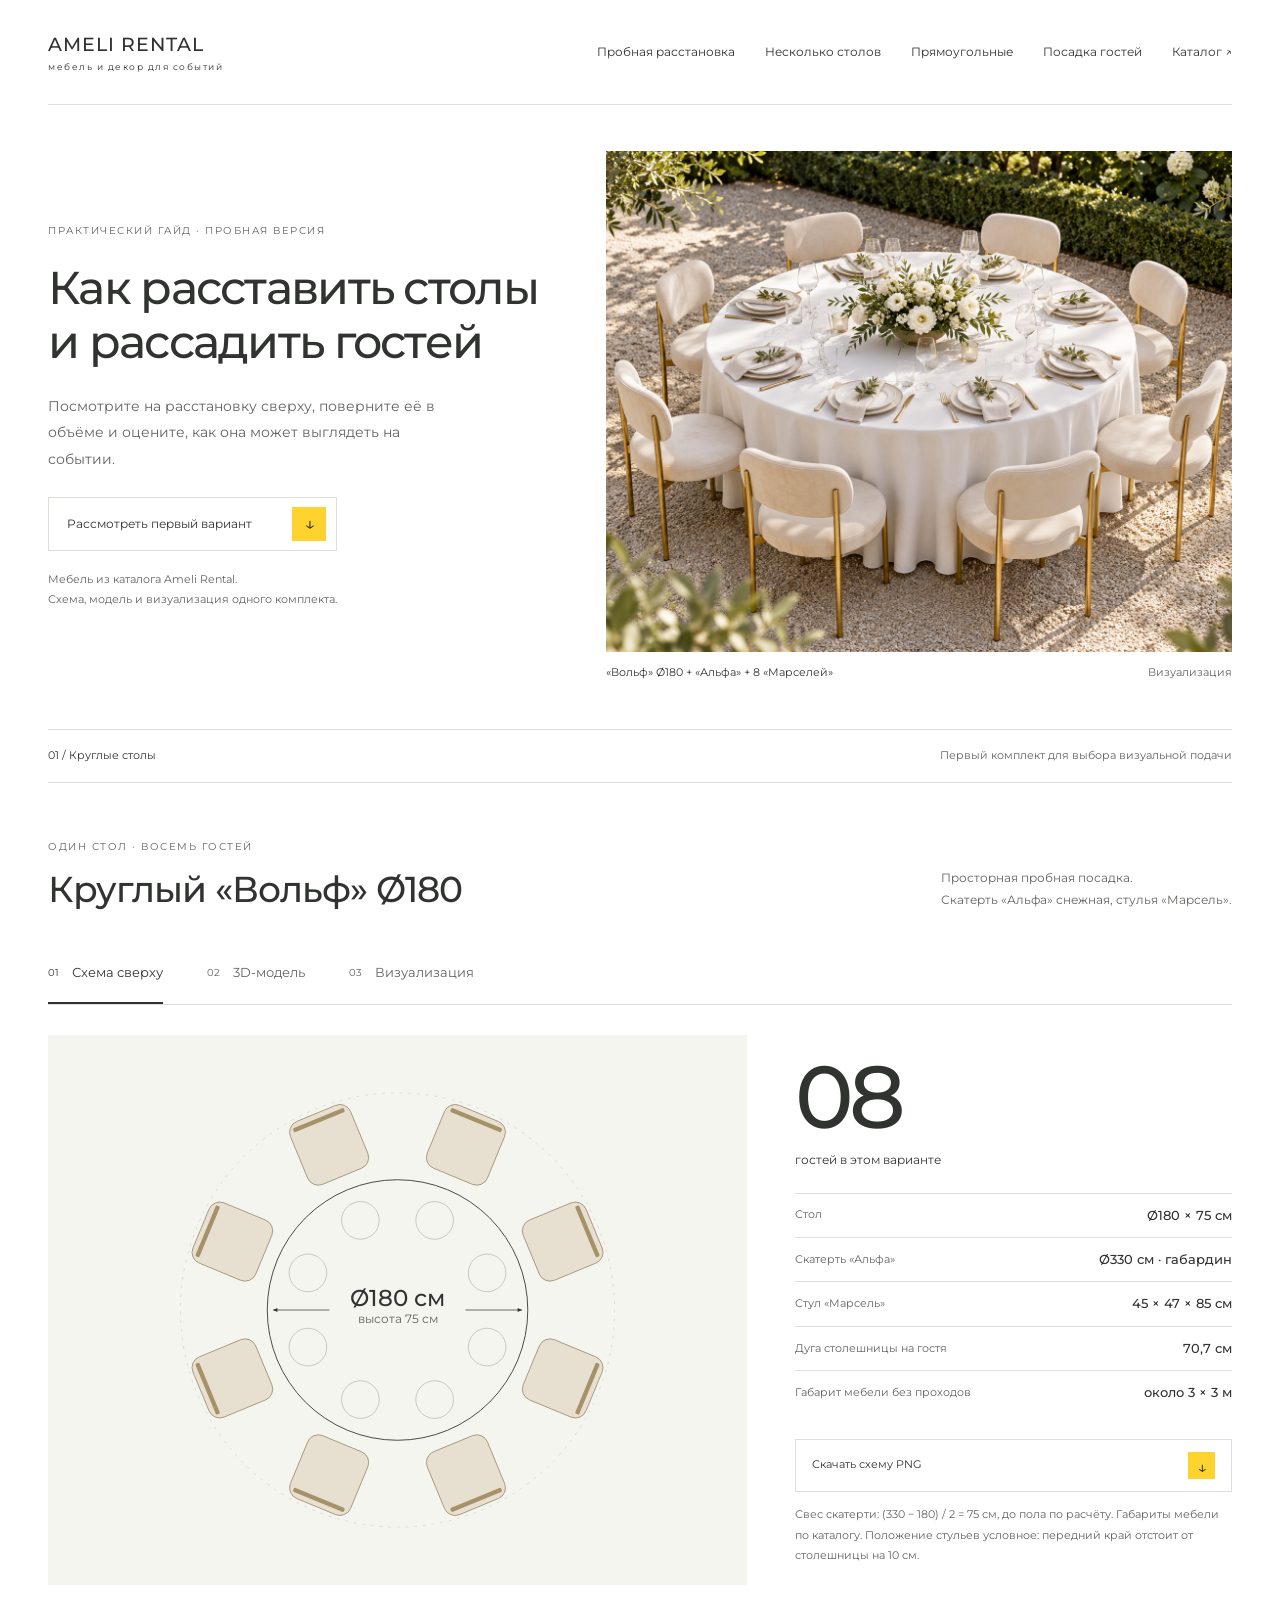
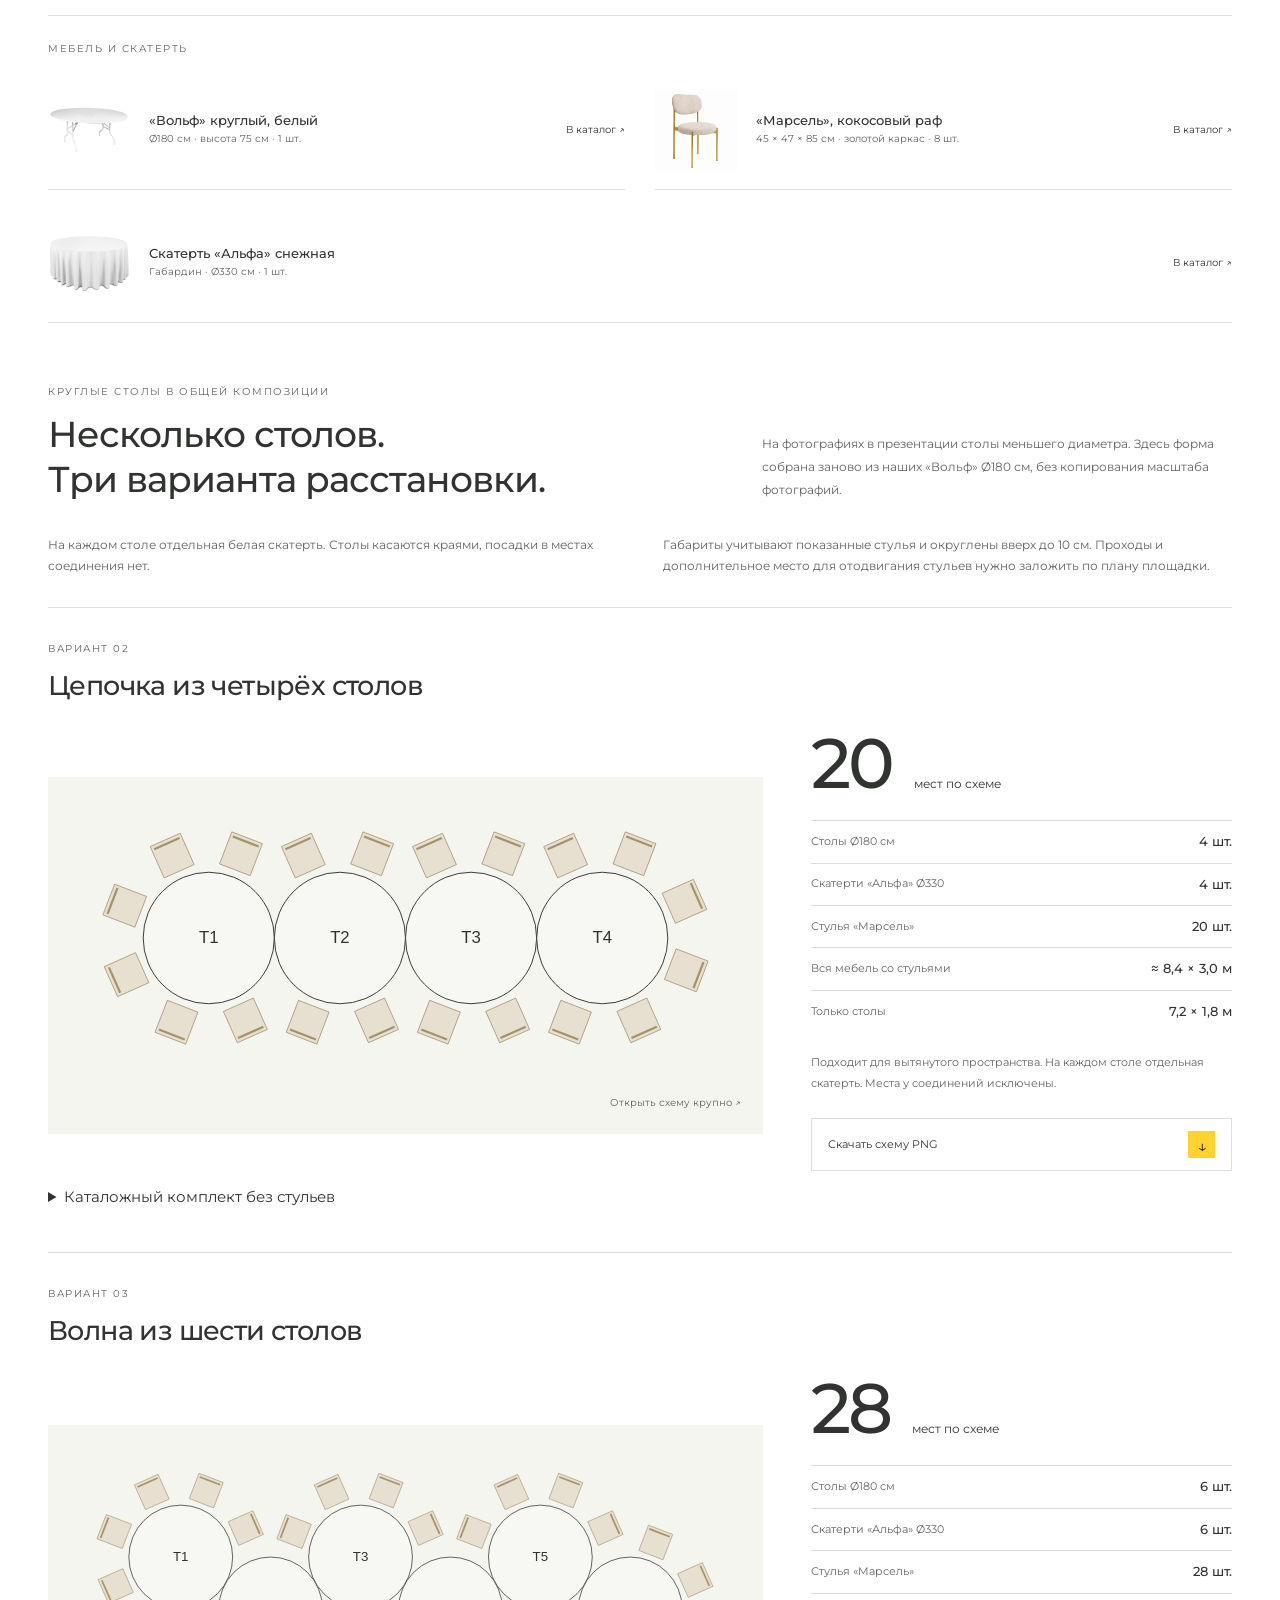
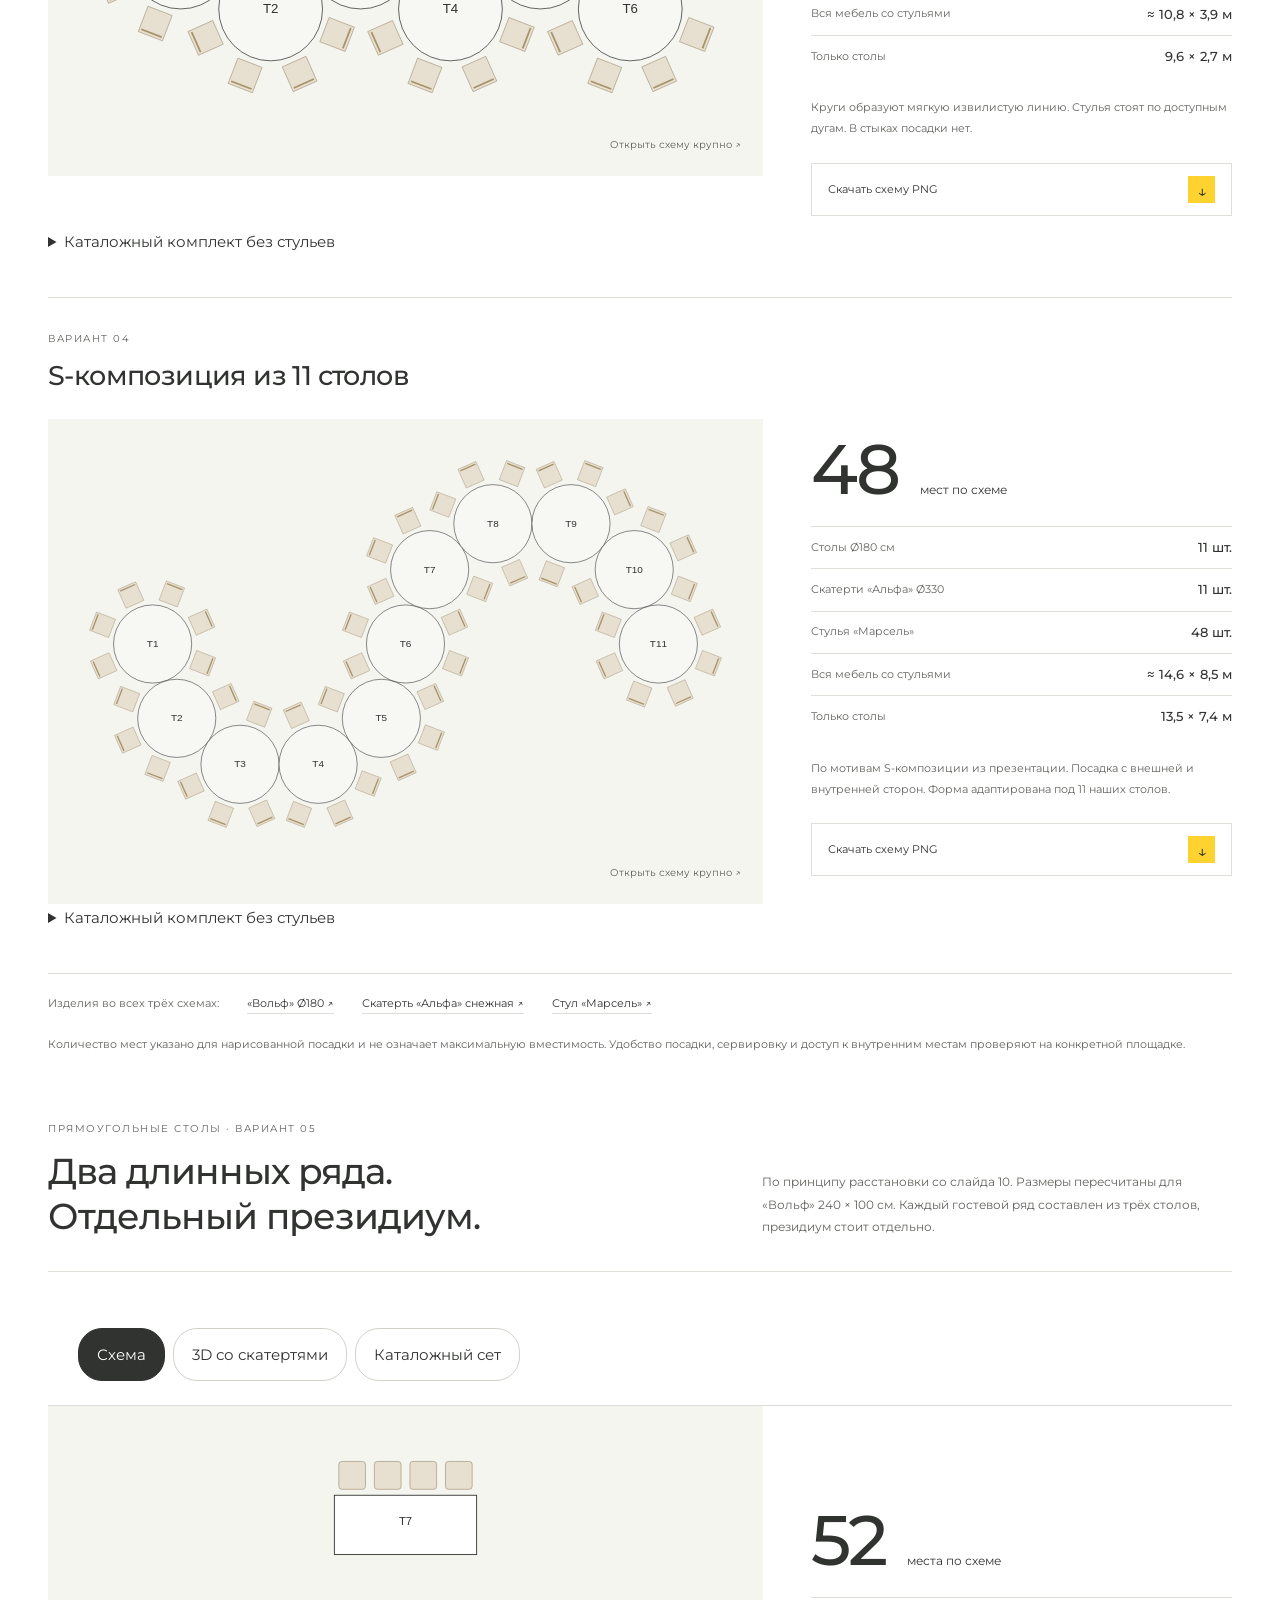
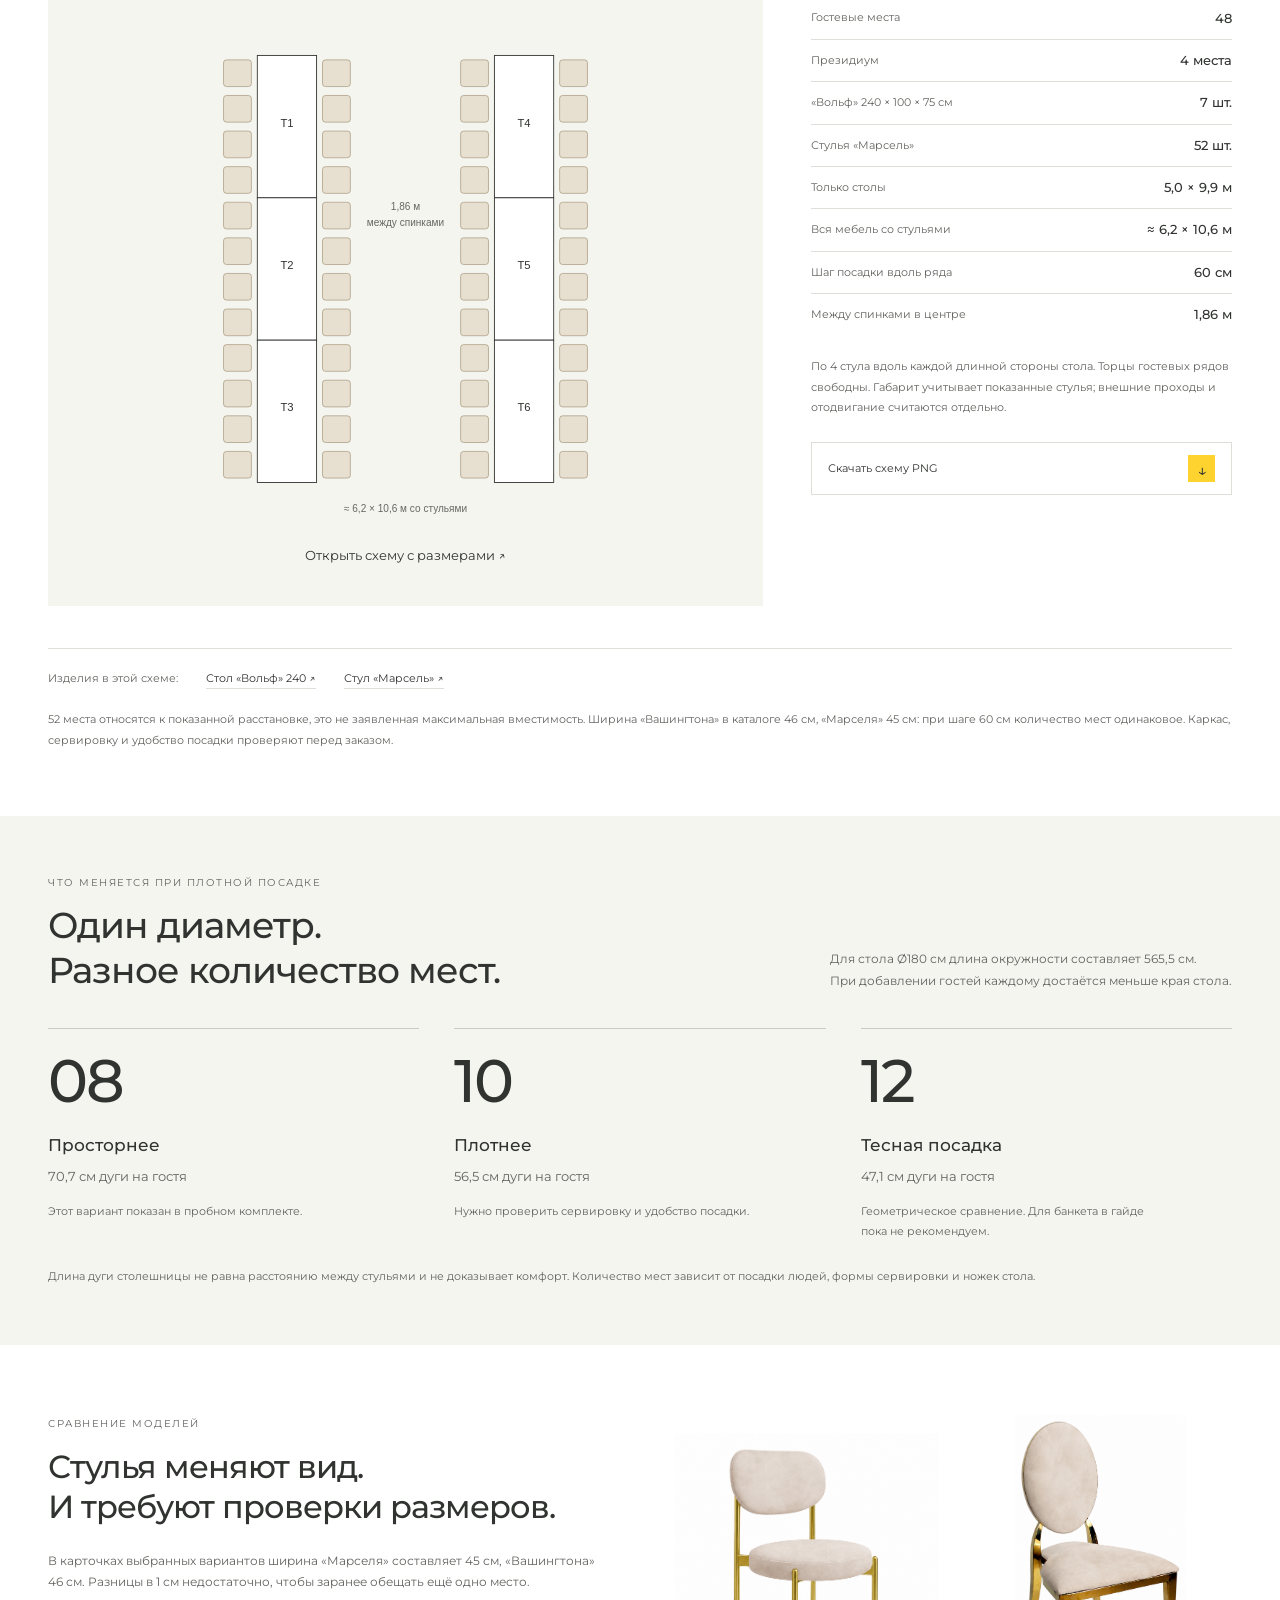
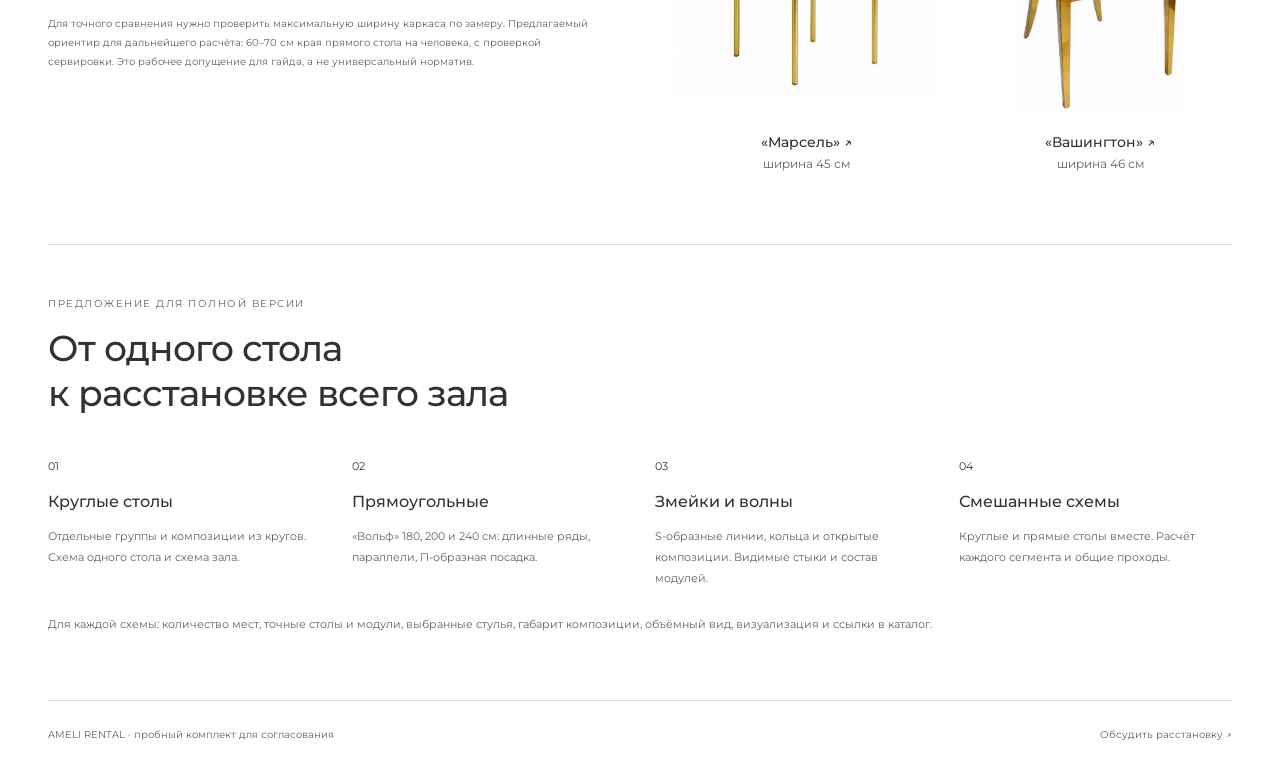
==== index.html @ 9069809c "Publish seating guide with rectangular Wolf 240 layout, dimensions and catalogue sets" ====
<!doctype html>
<html lang="ru"><head><meta charset="utf-8"><meta name="viewport" content="width=device-width,initial-scale=1"><meta name="robots" content="noindex,nofollow"><meta name="theme-color" content="#f5f5f0"><title>Гайд по рассадке · пробный вариант · Ameli Rental</title><link rel="stylesheet" href="style.css"></head>
<body>
<a class="skip" href="#pilot">Перейти к пробной схеме</a>
<header class="wrap mast"><a href="https://ameli-rental.ru/" class="wordmark">AMELI RENTAL<span>мебель и декор для событий</span></a><nav aria-label="Навигация"><a href="#pilot">Пробная расстановка</a><a href="#multi-round">Несколько столов</a><a href="#rectangular">Прямоугольные</a><a href="#compare">Посадка гостей</a><a href="https://catalog.ameli-rental.ru/">Каталог ↗</a></nav></header>
<main>
<section class="wrap hero"><div class="hero-copy"><p class="eyebrow">Практический гайд · пробная версия</p><h1>Как расставить столы<br>и рассадить гостей</h1><p class="intro">Посмотрите на расстановку сверху, поверните её в объёме и оцените, как она может выглядеть на событии.</p><a class="cta" href="#pilot">Рассмотреть первый вариант <span>↓</span></a><p class="fine">Мебель из каталога Ameli Rental.<br>Схема, модель и визуализация одного комплекта.</p></div><figure class="hero-photo"><img src="assets/visualization-marseille-8-v1.png" alt="Круглый стол с белой скатертью и восемью стульями Марсель в саду" width="1536" height="1024"><figcaption>«Вольф» Ø180 + «Альфа» + 8 «Марселей»<span>Визуализация</span></figcaption></figure></section>
<div class="wrap chapter-line"><span>01 / Круглые столы</span><span>Первый комплект для выбора визуальной подачи</span></div>
<section id="pilot" class="wrap pilot">
<div class="section-heading"><div><p class="eyebrow">Один стол · восемь гостей</p><h2>Круглый «Вольф» Ø180</h2></div><p>Просторная пробная посадка.<br>Скатерть «Альфа» снежная, стулья «Марсель».</p></div>
<div class="views" role="tablist" aria-label="Вид расстановки"><button id="tab-plan" role="tab" aria-selected="true" aria-controls="view-plan" data-tab="plan">01 <span>Схема сверху</span></button><button id="tab-model" role="tab" aria-selected="false" tabindex="-1" aria-controls="view-model" data-tab="model">02 <span>3D-модель</span></button><button id="tab-photo" role="tab" aria-selected="false" tabindex="-1" aria-controls="view-photo" data-tab="photo">03 <span>Визуализация</span></button></div>
<div id="view-plan" class="view-panel" role="tabpanel" aria-labelledby="tab-plan"><div class="plan-wrap"><svg id="plan" viewBox="-190 -190 380 380" role="img" aria-label="Схема стола диаметром 180 сантиметров и восьми стульев шириной 45 сантиметров"><circle cx="0" cy="0" r="150" fill="none" stroke="#d0d1c9" stroke-width=".5" stroke-dasharray="2 4"/><g id="chairs"></g><circle cx="0" cy="0" r="90" fill="#f5f5f0" stroke="#303330" stroke-width=".6"/><g id="plates"></g><path d="M-86 0h39M47 0h39" fill="none" stroke="#303330" stroke-width=".5"/><path d="M-86 0l3-1.3v2.6zM86 0l-3-1.3v2.6z" fill="#303330"/><text x="0" y="-3" class="svg-title" text-anchor="middle">Ø180 см</text><text x="0" y="9" class="svg-small" text-anchor="middle">высота 75 см</text></svg></div><aside class="spec"><div class="number">08<span>гостей в этом варианте</span></div><dl><div><dt>Стол</dt><dd>Ø180 × 75 см</dd></div><div><dt>Скатерть «Альфа»</dt><dd>Ø330 см · габардин</dd></div><div><dt>Стул «Марсель»</dt><dd>45 × 47 × 85 см</dd></div><div><dt>Дуга столешницы на гостя</dt><dd>70,7 см</dd></div><div><dt>Габарит мебели без проходов</dt><dd>около 3 × 3 м</dd></div></dl><a class="download" href="review/plan-marseille-8.png" download>Скачать схему PNG <span>↓</span></a><p class="fine">Свес скатерти: (330 − 180) / 2 = 75 см, до пола по расчёту. Габариты мебели по каталогу. Положение стульев условное: передний край отстоит от столешницы на 10 см.</p></aside></div>
<div id="view-model" class="view-panel model-panel" hidden role="tabpanel" aria-labelledby="tab-model"><div class="canvas-wrap"><canvas id="model" aria-label="Вращаемая упрощённая модель стола Вольф и восьми стульев Марсель">Ваш браузер не поддерживает объёмный вид. <a href="review/model-marseille-8.png">Открыть изображение модели</a></canvas><div class="model-tools"><button id="rotate-left" aria-label="Повернуть модель влево">↶</button><span>Потяните, чтобы повернуть</span><button id="reset" aria-label="Вернуть исходный ракурс">Сбросить ракурс</button><button id="rotate-right" aria-label="Повернуть модель вправо">↷</button></div></div><aside class="spec"><p class="eyebrow">Форма и масштаб</p><h3>Посмотрите<br>с разных сторон</h3><p>Размеры мебели соблюдены по карточкам каталога. Стол сразу показан с белой скатертью. Силуэты спинок помогают отличить модель стула.</p><p class="fine">Внутренние детали каркасов и высота сидений восстановлены по фото приблизительно. Это модель расстановки для просмотра.</p><a class="download" href="review/wolf180-marseille8.glb" download>Скачать 3D-модель GLB <span>↓</span></a><a class="text-link" href="review/model-marseille-8.png">Открыть объёмный вид PNG ↗</a></aside></div>
<div id="view-photo" class="view-panel photo-panel" hidden role="tabpanel" aria-labelledby="tab-photo"><figure><img src="assets/visualization-marseille-8-v1.png" width="1536" height="1024" alt="Журнальная визуализация того же стола с восемью стульями Марсель"><figcaption>Пример оформления в саду. Визуализация создана с помощью ИИ по фото мебели. Скатерть показана по типу «Альфа» снежная. Посуда и цветы иллюстрируют настроение и не входят в состав этого комплекта.</figcaption></figure><aside class="spec"><p class="eyebrow">Свет · фактура · настроение</p><h3>Та же расстановка.<br>В оформлении.</h3><p>Белая скатерть «Альфа», спокойное золото, светлый бархат и зелёный сад. Все восемь мест видны в кадре.</p><a class="download" href="assets/visualization-marseille-8-v1.png" download>Скачать визуализацию PNG <span>↓</span></a><p class="fine">Художественный кадр дополняет схему. Проходы и размеры площадки проверяются по плану.</p></aside></div>
<div class="furniture"><p class="eyebrow">Мебель и скатерть</p><a class="furniture-card" href="https://catalog.ameli-rental.ru/catalog/banketnye-stoly-vfa-zoq-mlk-swm/3071" target="_blank" rel="noopener noreferrer"><img src="assets/table-wolf.png" alt="Банкетный стол Вольф круглый" width="100" height="100"><div><h3>«Вольф» круглый, белый</h3><p>Ø180 см · высота 75 см · 1 шт.</p></div><span>В каталог ↗</span></a><a class="furniture-card" href="https://catalog.ameli-rental.ru/catalog/stulja-marsel-zaq/11162" target="_blank" rel="noopener noreferrer"><img src="assets/chair-marseille.png" alt="Стул Марсель золотой кокосовый раф" width="100" height="100"><div><h3>«Марсель», кокосовый раф</h3><p>45 × 47 × 85 см · золотой каркас · 8 шт.</p></div><span>В каталог ↗</span></a><a class="furniture-card cloth-card" href="https://catalog.ameli-rental.ru/catalog/kruglye-skaterti-azl-nmg-ear/6449" target="_blank" rel="noopener noreferrer"><img src="assets/tablecloth-alpha-snow.png" alt="Белая круглая скатерть Альфа снежная на столе" width="100" height="100"><div><h3>Скатерть «Альфа» снежная</h3><p>Габардин · Ø330 см · 1 шт.</p></div><span>В каталог ↗</span></a></div>
</section>
<section id="multi-round" class="wrap multi-round"><div class="section-heading"><div><p class="eyebrow">Круглые столы в общей композиции</p><h2>Несколько столов.<br>Три варианта расстановки.</h2></div><p>На фотографиях в презентации столы меньшего диаметра. Здесь форма собрана заново из наших «Вольф» Ø180 см, без копирования масштаба фотографий.</p></div>
<div class="multi-intro"><p>На каждом столе отдельная белая скатерть. Столы касаются краями, посадки в местах соединения нет.</p><p>Габариты учитывают показанные стулья и округлены вверх до 10 см. Проходы и дополнительное место для отодвигания стульев нужно заложить по плану площадки.</p></div><article class="multi-card" id="round-chain-4">
<div class="multi-title"><p class="eyebrow">Вариант 02</p><h3>Цепочка из четырёх столов</h3></div>
<div class="multi-body"><a class="multi-diagram" href="review/multi-round/round-chain-4.png" target="_blank" rel="noopener noreferrer" aria-label="Открыть крупно: Цепочка из четырёх столов"><img src="review/multi-round/round-chain-4.svg" alt="4 круглых столов Вольф диаметром 180 см, 20 стульев, в местах соединения посадки нет" loading="lazy"><span>Открыть схему крупно ↗</span></a>
<div class="multi-spec"><div class="multi-count">20<span>мест по схеме</span></div>
<dl><div><dt>Столы Ø180 см</dt><dd>4 шт.</dd></div><div><dt>Скатерти «Альфа» Ø330</dt><dd>4 шт.</dd></div><div><dt>Стулья «Марсель»</dt><dd>20 шт.</dd></div><div><dt>Вся мебель со стульями</dt><dd>≈ 8,4 × 3,0 м</dd></div><div><dt>Только столы</dt><dd>7,2 × 1,8 м</dd></div></dl>
<p class="fine">Подходит для вытянутого пространства. На каждом столе отдельная скатерть. Места у соединений исключены.</p><a class="download" href="review/multi-round/round-chain-4.png" download>Скачать схему PNG <span>↓</span></a>
</div></div><details class="catalog-extra"><summary>Каталожный комплект без стульев</summary><img src="review/multi-round/wolf-round-chain-4.png" alt="Комплект круглых столов без стульев" loading="lazy" style="width:100%;max-height:650px;object-fit:contain"><a href="review/multi-round/wolf-round-chain-4.png" download>Скачать изображение PNG ↓</a><p class="fine">Визуализация по каталожному фото. Количество и габариты указаны на схеме.</p></details></article><article class="multi-card" id="round-wave-6">
<div class="multi-title"><p class="eyebrow">Вариант 03</p><h3>Волна из шести столов</h3></div>
<div class="multi-body"><a class="multi-diagram" href="review/multi-round/round-wave-6.png" target="_blank" rel="noopener noreferrer" aria-label="Открыть крупно: Волна из шести столов"><img src="review/multi-round/round-wave-6.svg" alt="6 круглых столов Вольф диаметром 180 см, 28 стульев, в местах соединения посадки нет" loading="lazy"><span>Открыть схему крупно ↗</span></a>
<div class="multi-spec"><div class="multi-count">28<span>мест по схеме</span></div>
<dl><div><dt>Столы Ø180 см</dt><dd>6 шт.</dd></div><div><dt>Скатерти «Альфа» Ø330</dt><dd>6 шт.</dd></div><div><dt>Стулья «Марсель»</dt><dd>28 шт.</dd></div><div><dt>Вся мебель со стульями</dt><dd>≈ 10,8 × 3,9 м</dd></div><div><dt>Только столы</dt><dd>9,6 × 2,7 м</dd></div></dl>
<p class="fine">Круги образуют мягкую извилистую линию. Стулья стоят по доступным дугам. В стыках посадки нет.</p><a class="download" href="review/multi-round/round-wave-6.png" download>Скачать схему PNG <span>↓</span></a>
</div></div><details class="catalog-extra"><summary>Каталожный комплект без стульев</summary><img src="review/multi-round/wolf-round-wave-6.png" alt="Комплект круглых столов без стульев" loading="lazy" style="width:100%;max-height:650px;object-fit:contain"><a href="review/multi-round/wolf-round-wave-6.png" download>Скачать изображение PNG ↓</a><p class="fine">Визуализация по каталожному фото. Количество и габариты указаны на схеме.</p></details></article><article class="multi-card" id="round-s-11">
<div class="multi-title"><p class="eyebrow">Вариант 04</p><h3>S-композиция из 11 столов</h3></div>
<div class="multi-body"><a class="multi-diagram" href="review/multi-round/round-s-11.png" target="_blank" rel="noopener noreferrer" aria-label="Открыть крупно: S-композиция из 11 столов"><img src="review/multi-round/round-s-11.svg" alt="11 круглых столов Вольф диаметром 180 см, 48 стульев, в местах соединения посадки нет" loading="lazy"><span>Открыть схему крупно ↗</span></a>
<div class="multi-spec"><div class="multi-count">48<span>мест по схеме</span></div>
<dl><div><dt>Столы Ø180 см</dt><dd>11 шт.</dd></div><div><dt>Скатерти «Альфа» Ø330</dt><dd>11 шт.</dd></div><div><dt>Стулья «Марсель»</dt><dd>48 шт.</dd></div><div><dt>Вся мебель со стульями</dt><dd>≈ 14,6 × 8,5 м</dd></div><div><dt>Только столы</dt><dd>13,5 × 7,4 м</dd></div></dl>
<p class="fine">По мотивам S-композиции из презентации. Посадка с внешней и внутренней сторон. Форма адаптирована под 11 наших столов.</p><a class="download" href="review/multi-round/round-s-11.png" download>Скачать схему PNG <span>↓</span></a>
</div></div><details class="catalog-extra"><summary>Каталожный комплект без стульев</summary><img src="review/multi-round/wolf-round-s-11.png" alt="Комплект круглых столов без стульев" loading="lazy" style="width:100%;max-height:650px;object-fit:contain"><a href="review/multi-round/wolf-round-s-11.png" download>Скачать изображение PNG ↓</a><p class="fine">Визуализация по каталожному фото. Количество и габариты указаны на схеме.</p></details></article>
<div class="multi-products"><span>Изделия во всех трёх схемах:</span><a href="https://catalog.ameli-rental.ru/catalog/banketnye-stoly-vfa-zoq-mlk-swm/3071" target="_blank" rel="noopener noreferrer">«Вольф» Ø180 ↗</a><a href="https://catalog.ameli-rental.ru/catalog/kruglye-skaterti-azl-nmg-ear/6449" target="_blank" rel="noopener noreferrer">Скатерть «Альфа» снежная ↗</a><a href="https://catalog.ameli-rental.ru/catalog/stulja-marsel-zaq/11162" target="_blank" rel="noopener noreferrer">Стул «Марсель» ↗</a></div><p class="fine">Количество мест указано для нарисованной посадки и не означает максимальную вместимость. Удобство посадки, сервировку и доступ к внутренним местам проверяют на конкретной площадке.</p></section>
<section id="rectangular" class="wrap multi-round"><div class="section-heading"><div><p class="eyebrow">Прямоугольные столы · вариант 05</p><h2>Два длинных ряда.<br>Отдельный президиум.</h2></div><p>По принципу расстановки со слайда 10. Размеры пересчитаны для «Вольф» 240 × 100 см. Каждый гостевой ряд составлен из трёх столов, президиум стоит отдельно.</p></div>
<article class="multi-card rect-card"><div class="rect-tabs" role="tablist" aria-label="Вид прямоугольной расстановки"><button id="rect-tab-plan" data-rect-tab="plan" role="tab" aria-selected="true" aria-controls="rect-plan">Схема</button><button id="rect-tab-model" data-rect-tab="model" role="tab" aria-selected="false" aria-controls="rect-model" tabindex="-1">3D со скатертями</button><button id="rect-tab-photo" data-rect-tab="photo" role="tab" aria-selected="false" aria-controls="rect-photo" tabindex="-1">Каталожный сет</button></div><div class="multi-body">
<div class="rect-views"><div id="rect-plan" role="tabpanel" aria-labelledby="rect-tab-plan"><a href="review/rectangular/rect-parallel-7.png" target="_blank" rel="noopener"><img src="review/rectangular/rect-parallel-7.svg" alt="Два параллельных ряда из 6 столов и отдельный президиум, 52 показанных места" loading="lazy"><span>Открыть схему с размерами ↗</span></a></div><div id="rect-model" role="tabpanel" aria-labelledby="rect-tab-model" hidden><iframe src="rect-viewer.html" title="Вращаемая 3D-схема семи прямоугольных столов со скатертями и стульями" loading="lazy"></iframe><p class="fine">Схематичный объёмный вид. Белый текстиль показан условно, модель скатерти подбирается отдельно. Форма каркасов и сидений упрощена.</p><a href="review/rectangular/rect-parallel-7.glb" download>Скачать 3D-модель GLB ↓</a></div><div id="rect-photo" role="tabpanel" aria-labelledby="rect-tab-photo" hidden><img src="review/rectangular/rect-parallel-7-catalog.png" alt="Каталожная визуализация: семь белых прямоугольных столов Wolf, два ряда по три и отдельный стол" loading="lazy"><p class="fine">Визуализация комплекта без стульев. Создана по каталожному фото; размеры и количество проверяются по схеме.</p><a href="review/rectangular/rect-parallel-7-catalog.png" download>Скачать изображение PNG ↓</a></div></div>
<div class="multi-spec"><div class="multi-count">52<span>места по схеме</span></div><dl><div><dt>Гостевые места</dt><dd>48</dd></div><div><dt>Президиум</dt><dd>4 места</dd></div><div><dt>«Вольф» 240 × 100 × 75 см</dt><dd>7 шт.</dd></div><div><dt>Стулья «Марсель»</dt><dd>52 шт.</dd></div><div><dt>Только столы</dt><dd>5,0 × 9,9 м</dd></div><div><dt>Вся мебель со стульями</dt><dd>≈ 6,2 × 10,6 м</dd></div><div><dt>Шаг посадки вдоль ряда</dt><dd>60 см</dd></div><div><dt>Между спинками в центре</dt><dd>1,86 м</dd></div></dl><p class="fine">По 4 стула вдоль каждой длинной стороны стола. Торцы гостевых рядов свободны. Габарит учитывает показанные стулья; внешние проходы и отодвигание считаются отдельно.</p><a class="download" href="review/rectangular/rect-parallel-7.png" download>Скачать схему PNG <span>↓</span></a></div></div></article>
<div class="multi-products"><span>Изделия в этой схеме:</span><a href="https://catalog.ameli-rental.ru/catalog/banketnye-stoly-vfa-zoq-mlk-swm/2799" target="_blank" rel="noopener noreferrer">Стол «Вольф» 240 ↗</a><a href="https://catalog.ameli-rental.ru/catalog/stulja-marsel-zaq/11162" target="_blank" rel="noopener noreferrer">Стул «Марсель» ↗</a></div><p class="fine">52 места относятся к показанной расстановке, это не заявленная максимальная вместимость. Ширина «Вашингтона» в каталоге 46 см, «Марселя» 45 см: при шаге 60 см количество мест одинаковое. Каркас, сервировку и удобство посадки проверяют перед заказом.</p></section><section id="compare" class="compare"><div class="wrap"><div class="section-heading"><div><p class="eyebrow">Что меняется при плотной посадке</p><h2>Один диаметр.<br>Разное количество мест.</h2></div><p>Для стола Ø180 см длина окружности составляет 565,5 см.<br>При добавлении гостей каждому достаётся меньше края стола.</p></div><div class="density-grid"><article><span>08</span><h3>Просторнее</h3><p>70,7 см дуги на гостя</p><small>Этот вариант показан в пробном комплекте.</small></article><article><span>10</span><h3>Плотнее</h3><p>56,5 см дуги на гостя</p><small>Нужно проверить сервировку и удобство посадки.</small></article><article><span>12</span><h3>Тесная посадка</h3><p>47,1 см дуги на гостя</p><small>Геометрическое сравнение. Для банкета в гайде пока не рекомендуем.</small></article></div><p class="fine">Длина дуги столешницы не равна расстоянию между стульями и не доказывает комфорт. Количество мест зависит от посадки людей, формы сервировки и ножек стола.</p></div></section>
<section class="wrap chair-compare"><div><p class="eyebrow">Сравнение моделей</p><h2>Стулья меняют вид.<br>И требуют проверки размеров.</h2><p>В карточках выбранных вариантов ширина «Марселя» составляет 45 см, «Вашингтона» 46 см. Разницы в 1 см недостаточно, чтобы заранее обещать ещё одно место.</p><p class="fine">Для точного сравнения нужно проверить максимальную ширину каркаса по замеру. Предлагаемый ориентир для дальнейшего расчёта: 60–70 см края прямого стола на человека, с проверкой сервировки. Это рабочее допущение для гайда, а не универсальный норматив.</p></div><div class="chair-pair"><a href="https://catalog.ameli-rental.ru/catalog/stulja-marsel-zaq/11162" target="_blank" rel="noopener noreferrer"><img src="assets/chair-marseille.png" alt="Марсель с прямоугольной округлённой спинкой" width="250" height="320"><h3>«Марсель» ↗</h3><p>ширина 45 см</p></a><a href="https://catalog.ameli-rental.ru/catalog/stulja-snf-ixk/5819" target="_blank" rel="noopener noreferrer"><img src="assets/chair-washington.png" alt="Вашингтон с овальной спинкой" width="250" height="320"><h3>«Вашингтон» ↗</h3><p>ширина 46 см</p></a></div></section>
<section class="wrap next"><p class="eyebrow">Предложение для полной версии</p><h2>От одного стола<br>к расстановке всего зала</h2><div class="next-grid"><article><b>01</b><h3>Круглые столы</h3><p>Отдельные группы и композиции из кругов. Схема одного стола и схема зала.</p></article><article><b>02</b><h3>Прямоугольные</h3><p>«Вольф» 180, 200 и 240 см: длинные ряды, параллели, П-образная посадка.</p></article><article><b>03</b><h3>Змейки и волны</h3><p>S-образные линии, кольца и открытые композиции. Видимые стыки и состав модулей.</p></article><article><b>04</b><h3>Смешанные схемы</h3><p>Круглые и прямые столы вместе. Расчёт каждого сегмента и общие проходы.</p></article></div><p class="fine">Для каждой схемы: количество мест, точные столы и модули, выбранные стулья, габарит композиции, объёмный вид, визуализация и ссылки в каталог.</p></section>
</main><footer class="wrap footer"><span>AMELI RENTAL · пробный комплект для согласования</span><a href="https://t.me/amelirental">Обсудить расстановку ↗</a></footer><script src="assets/scene-data.js"></script><script src="viewer.js"></script><script src="rect-tabs.js"></script></body></html>
---- style.css ----
@font-face{font-family:Montserrat;src:url(assets/Montserrat-Regular.ttf);font-weight:400;font-display:swap}@font-face{font-family:Montserrat;src:url(assets/Montserrat-Medium.ttf);font-weight:500;font-display:swap}:root{--ink:#303330;--muted:#62645f;--line:#dedfd9;--paper:#f5f5f0;--yellow:#fed330}*{box-sizing:border-box}html{scroll-behavior:smooth;scroll-padding-top:20px}body{margin:0;font:400 15px/1.8 Montserrat,Arial,sans-serif;color:var(--ink);background:#fff;font-synthesis:none}button,a{-webkit-tap-highlight-color:transparent}button{font:inherit;cursor:pointer}a{color:inherit;text-decoration:none}button:focus-visible,a:focus-visible,canvas:focus-visible{outline:2px solid var(--ink);outline-offset:4px}.wrap{max-width:1280px;width:calc(100% - 96px);margin:auto}h1,h2,h3,p,figure{margin:0}h1,h2,h3{font-weight:500}h1{font-size:clamp(34px,3.6vw,52px);line-height:1.18;letter-spacing:-1.7px}h2{font-size:36px;line-height:1.25;letter-spacing:-1px}h3{font-size:17px;line-height:1.5}p{color:var(--muted)}img{display:block;max-width:100%;height:auto}.mast{min-height:105px;display:flex;align-items:center;justify-content:space-between;gap:30px;border-bottom:1px solid var(--line)}.wordmark{font-size:19px;font-weight:500;letter-spacing:1px;line-height:1.5}.wordmark span{display:block;font-weight:400;font-size:9px;letter-spacing:1.5px}.mast nav{display:flex;gap:30px;font-size:12px}.eyebrow{text-transform:uppercase;letter-spacing:1.5px;font-size:10px;line-height:1.7;color:var(--muted)}.hero{display:grid;grid-template-columns:.9fr 1.1fr;gap:46px;align-items:center;padding-top:46px;padding-bottom:48px}.hero .eyebrow{margin-bottom:22px}.intro{font-size:14px;line-height:1.9;max-width:400px;margin-top:23px}.cta{display:inline-flex;gap:40px;align-items:center;border:1px solid var(--line);padding:9px 10px 9px 18px;font-size:12px;margin:24px 0 18px}.cta span{display:grid;place-items:center;background:var(--yellow);width:34px;height:34px;font-size:19px}.fine{font-size:11px;line-height:1.9;color:var(--muted)}.hero-photo img{aspect-ratio:1.25;object-fit:cover;width:100%}.hero-photo figcaption{display:flex;justify-content:space-between;gap:12px;font-size:11px;line-height:1.6;padding-top:12px}.hero-photo figcaption span{color:var(--muted)}.chapter-line{display:flex;gap:20px;justify-content:space-between;border-top:1px solid var(--line);border-bottom:1px solid var(--line);padding:16px 0;font-size:11px}.chapter-line>span:last-child{color:var(--muted)}.pilot{padding-top:55px;padding-bottom:60px}.section-heading{display:flex;justify-content:space-between;align-items:flex-end;gap:40px;margin-bottom:32px}.section-heading h2{margin-top:12px}.section-heading>p{font-size:12px;line-height:1.9;max-width:470px}.views{display:flex;border-bottom:1px solid var(--line);gap:44px}.views button{background:none;border:0;border-bottom:2px solid transparent;color:var(--muted);padding:17px 0;font-size:10px;display:flex;gap:13px;align-items:center}.views button span{font-size:13px}.views button[aria-selected=true]{border-bottom-color:var(--ink);color:var(--ink)}.view-panel{display:grid;grid-template-columns:1.6fr 1fr;gap:48px;align-items:center;min-height:550px;padding:30px 0}.view-panel[hidden]{display:none}.plan-wrap{background:var(--paper)}#plan{display:block;width:100%;max-height:550px;min-height:300px}.svg-title{font:500 10px Montserrat,sans-serif;fill:var(--ink)}.svg-small{font:400 4.5px Montserrat,sans-serif;fill:var(--muted)}.number{font-size:88px;font-weight:500;line-height:1;letter-spacing:-5px;margin-bottom:27px}.number span{display:block;letter-spacing:0;font-size:12px;font-weight:400;margin-top:13px}.spec dl{margin:0}.spec dl div{padding:10px 0;border-top:1px solid var(--line);display:flex;justify-content:space-between;align-items:center;gap:20px;font-size:11px}.spec dt{color:var(--muted)}.spec dd{margin:0;font-size:13px;text-align:right;font-weight:500}.download{display:flex;justify-content:space-between;gap:15px;border:1px solid var(--line);padding:12px 16px;font-size:11px;margin:24px 0 12px;align-items:center}.download span{background:var(--yellow);display:grid;place-items:center;width:27px;height:27px;font-size:17px}.download:hover,.cta:hover{border-color:var(--ink)}.spec h3{font-size:31px;line-height:1.3;letter-spacing:-.6px;margin:16px 0}.spec>p:not(.eyebrow):not(.fine){font-size:13px;line-height:1.9;margin-bottom:20px}.text-link{font-size:11px;border-bottom:1px solid var(--line);padding-bottom:5px}.furniture{border-top:1px solid var(--line);display:grid;grid-template-columns:1fr 1fr;gap:14px 30px;padding-top:24px}.furniture>.eyebrow{grid-column:1/-1}.furniture-card{display:flex;align-items:center;gap:19px;padding:12px 0;border-bottom:1px solid var(--line)}.furniture-card img{width:82px;height:94px;object-fit:contain}.furniture-card h3{font-size:13px}.furniture-card p{font-size:10px}.furniture-card>span{font-size:10px;margin-left:auto;white-space:nowrap}.canvas-wrap{background:var(--paper);min-width:0}.canvas-wrap canvas{display:block;width:100%;height:480px;touch-action:none;cursor:grab}.canvas-wrap canvas:active{cursor:grabbing}.model-tools{display:flex;align-items:center;justify-content:center;gap:15px;padding:12px;border-top:1px solid var(--line);font-size:9px;flex-wrap:wrap}.model-tools button{border:1px solid var(--line);background:#fff;padding:5px 12px;font-size:10px}.photo-panel figure{min-width:0}.photo-panel img{width:100%;aspect-ratio:1.5;object-fit:contain}.photo-panel figcaption{font-size:10px;line-height:1.8;color:var(--muted);margin-top:15px}.compare{background:var(--paper);padding:58px 0}.density-grid{display:grid;grid-template-columns:repeat(3,1fr);gap:35px;margin:35px 0 24px}.density-grid article{border-top:1px solid #c9cbc4;padding-top:22px}.density-grid article>span{font-size:60px;line-height:1;font-weight:500;letter-spacing:-2px}.density-grid h3{font-size:17px;margin-top:22px}.density-grid p{font-size:13px;margin:6px 0 14px}.density-grid small{display:block;font-size:11px;line-height:1.8;color:var(--muted);max-width:300px}.chair-compare{display:grid;grid-template-columns:1fr 1fr;gap:70px;padding-top:70px;padding-bottom:70px}.chair-compare h2{margin:15px 0 23px;font-size:32px}.chair-compare p:not(.eyebrow){font-size:12px}.chair-compare .fine{margin-top:21px!important;font-size:10px!important}.chair-pair{display:grid;grid-template-columns:1fr 1fr;gap:30px;align-items:center;text-align:center}.chair-pair img{height:300px;width:100%;object-fit:contain}.chair-pair h3{font-size:14px;margin-top:17px}.chair-pair p{font-size:11px}.next{padding:50px 0 65px;border-top:1px solid var(--line)}.next h2{margin:14px 0 35px}.next-grid{display:grid;grid-template-columns:repeat(4,1fr);gap:30px;margin-bottom:25px}.next-grid b{font-size:11px;font-weight:400}.next-grid h3{font-size:16px;margin:12px 0}.next-grid p{font-size:11px;line-height:1.9}.footer{display:flex;justify-content:space-between;border-top:1px solid var(--line);padding:25px 0;font-size:10px;gap:25px;color:var(--muted)}.skip{position:absolute;top:-90px;left:20px;padding:15px;background:var(--yellow);z-index:50}.skip:focus{top:15px}@media(max-width:1000px){.wrap{width:calc(100% - 48px)}.hero{gap:25px}.hero h1{font-size:37px}.view-panel{gap:25px;grid-template-columns:1.4fr 1fr}.chair-compare{gap:35px}.chair-pair img{height:240px}.furniture-card{gap:12px}.furniture-card>span{display:none}.mast nav{gap:18px}.model-tools>span{display:none}}@media(max-width:700px){.wrap{width:calc(100% - 36px)}.mast{min-height:85px}.wordmark{font-size:15px}.wordmark span{font-size:8px;letter-spacing:.5px}.mast nav a:not(:last-child){display:none}.mast nav{font-size:11px}.hero{grid-template-columns:1fr;gap:27px;padding-top:30px;padding-bottom:30px}.hero h1{font-size:37px;letter-spacing:-1px}.hero .eyebrow{margin-bottom:16px;font-size:9px}.intro{font-size:13px;margin-top:18px}.hero-photo img{aspect-ratio:1.5}.hero-copy>.fine{display:none}.cta{margin-bottom:0}.hero-photo figcaption{font-size:10px}.chapter-line{font-size:10px;padding:12px 0}.chapter-line>span:last-child{max-width:48%;text-align:right;line-height:1.7}.pilot{padding-top:35px;padding-bottom:35px}.section-heading{display:block;margin-bottom:20px}h2{font-size:28px!important;letter-spacing:-.7px}.section-heading>p{margin-top:15px;font-size:11px}.views{gap:23px}.views button{gap:6px;padding:14px 0;font-size:8px}.views button span{font-size:10px}.view-panel{display:block;min-height:0;padding:22px 0}#plan{max-height:440px;min-height:0}.spec{padding-top:25px}.number{font-size:65px;letter-spacing:-3px;margin-bottom:23px;display:flex;align-items:center;gap:25px}.number span{line-height:1.7;max-width:100px;margin-top:0}.spec dl div{font-size:10px;padding:10px 0}.spec dd{font-size:12px}.download{font-size:11px;margin-top:21px}.furniture{grid-template-columns:1fr;gap:8px;padding-top:20px}.furniture-card img{width:70px;height:75px}.furniture-card h3{font-size:12px}.furniture-card p{font-size:9px}.furniture-card>span{display:block;font-size:9px}.spec h3{font-size:25px}.spec>p:not(.eyebrow):not(.fine){font-size:12px}.canvas-wrap canvas{height:340px}.model-tools{gap:10px}.compare{padding:35px 0}.density-grid{gap:15px;margin:25px 0 20px}.density-grid article{padding-top:18px}.density-grid article>span{font-size:43px}.density-grid h3{font-size:12px;margin-top:15px}.density-grid p{font-size:10px}.density-grid small{font-size:9px}.chair-compare{grid-template-columns:1fr;gap:25px;padding-top:40px;padding-bottom:40px}.chair-compare h2{margin-bottom:18px}.chair-pair img{height:250px}.chair-pair h3{font-size:12px}.next{padding:32px 0 37px}.next-grid{grid-template-columns:1fr 1fr;gap:25px}.next-grid h3{font-size:14px}.next-grid p{font-size:10px}.next h2{margin-bottom:25px}.footer{font-size:9px;line-height:1.8;align-items:center}.footer>span{max-width:65%}.fine{font-size:10px}}@media(prefers-reduced-motion:reduce){html{scroll-behavior:auto}}

.cloth-card{grid-column:1/-1}.cloth-card img{width:82px}.furniture-card.cloth-card>span{display:block}

.svg-title{font-size:16px}.svg-small{font-size:8px}@media(max-width:700px){.svg-small{display:none}}

.multi-round{padding:0 0 65px}.multi-intro{display:grid;grid-template-columns:1fr 1fr;gap:45px;font-size:12px;padding-bottom:30px}.multi-card{padding:32px 0 42px;border-top:1px solid var(--line)}.multi-title h3{font-size:27px;letter-spacing:-.6px;margin:9px 0 22px}.multi-body{display:grid;grid-template-columns:1.7fr 1fr;gap:48px;align-items:center}.multi-diagram{display:block;background:var(--paper);padding:22px}.multi-diagram img{width:100%;height:auto;min-height:230px;object-fit:contain;max-height:520px}.multi-diagram>span{display:block;font-size:10px;color:var(--muted);margin:17px 0 0;text-align:right}.multi-count{font-size:70px;font-weight:500;line-height:1;letter-spacing:-3px;margin-bottom:22px}.multi-count span{font-size:12px;font-weight:400;letter-spacing:0;margin-left:22px}.multi-spec dl{margin:0 0 20px}.multi-spec dl>div{display:flex;justify-content:space-between;gap:18px;border-top:1px solid var(--line);padding:9px 0;align-items:center}.multi-spec dt{font-size:11px;color:var(--muted)}.multi-spec dd{font-size:13px;font-weight:500;margin:0;text-align:right;white-space:nowrap}.multi-products{display:flex;flex-wrap:wrap;gap:15px 28px;font-size:11px;padding:20px 0;border-top:1px solid var(--line)}.multi-products a{border-bottom:1px solid var(--line)}.multi-products span{color:var(--muted)}@media(max-width:1050px){.mast nav{gap:16px;font-size:10px}.multi-body{gap:28px}}@media(max-width:700px){.multi-round{padding-bottom:35px}.multi-intro{grid-template-columns:1fr;gap:14px;font-size:11px;padding-bottom:22px}.multi-card{padding:25px 0 30px}.multi-title h3{font-size:23px;line-height:1.3;margin-bottom:18px}.multi-body{display:block}.multi-diagram{padding:13px}.multi-diagram img{min-height:140px;max-height:none}.multi-diagram>span{font-size:9px;margin-top:12px}.multi-spec{padding-top:24px}.multi-count{font-size:57px;margin-bottom:20px}.multi-count span{font-size:11px;margin-left:19px}.multi-spec dt{font-size:10px}.multi-spec dd{font-size:12px}.multi-products{font-size:10px;gap:12px 20px}.multi-products>span{width:100%}}

/* Rectangular seating set */
.rect-tabs{display:flex;flex-wrap:wrap;gap:8px;padding:24px 30px;border-bottom:1px solid #ddd}.rect-tabs button{font:inherit;border:1px solid #d1d3ca;background:white;color:#303330;padding:12px 18px;border-radius:24px;cursor:pointer}.rect-tabs button[aria-selected=true]{background:#303330;color:white;border-color:#303330}.rect-views{min-width:0;background:#f5f5f0;padding:24px}.rect-views img{display:block;width:100%;max-height:700px;object-fit:contain}.rect-views iframe{display:block;width:100%;height:650px;border:0}.rect-views a{color:#303330}.rect-views [hidden]{display:none}.rect-views span{display:block;padding:14px;text-align:center;font-size:13px}@media(max-width:700px){.rect-tabs{padding:18px 14px}.rect-tabs button{font-size:12px;padding:10px 12px}.rect-views{padding:12px}.rect-views iframe{height:470px}}
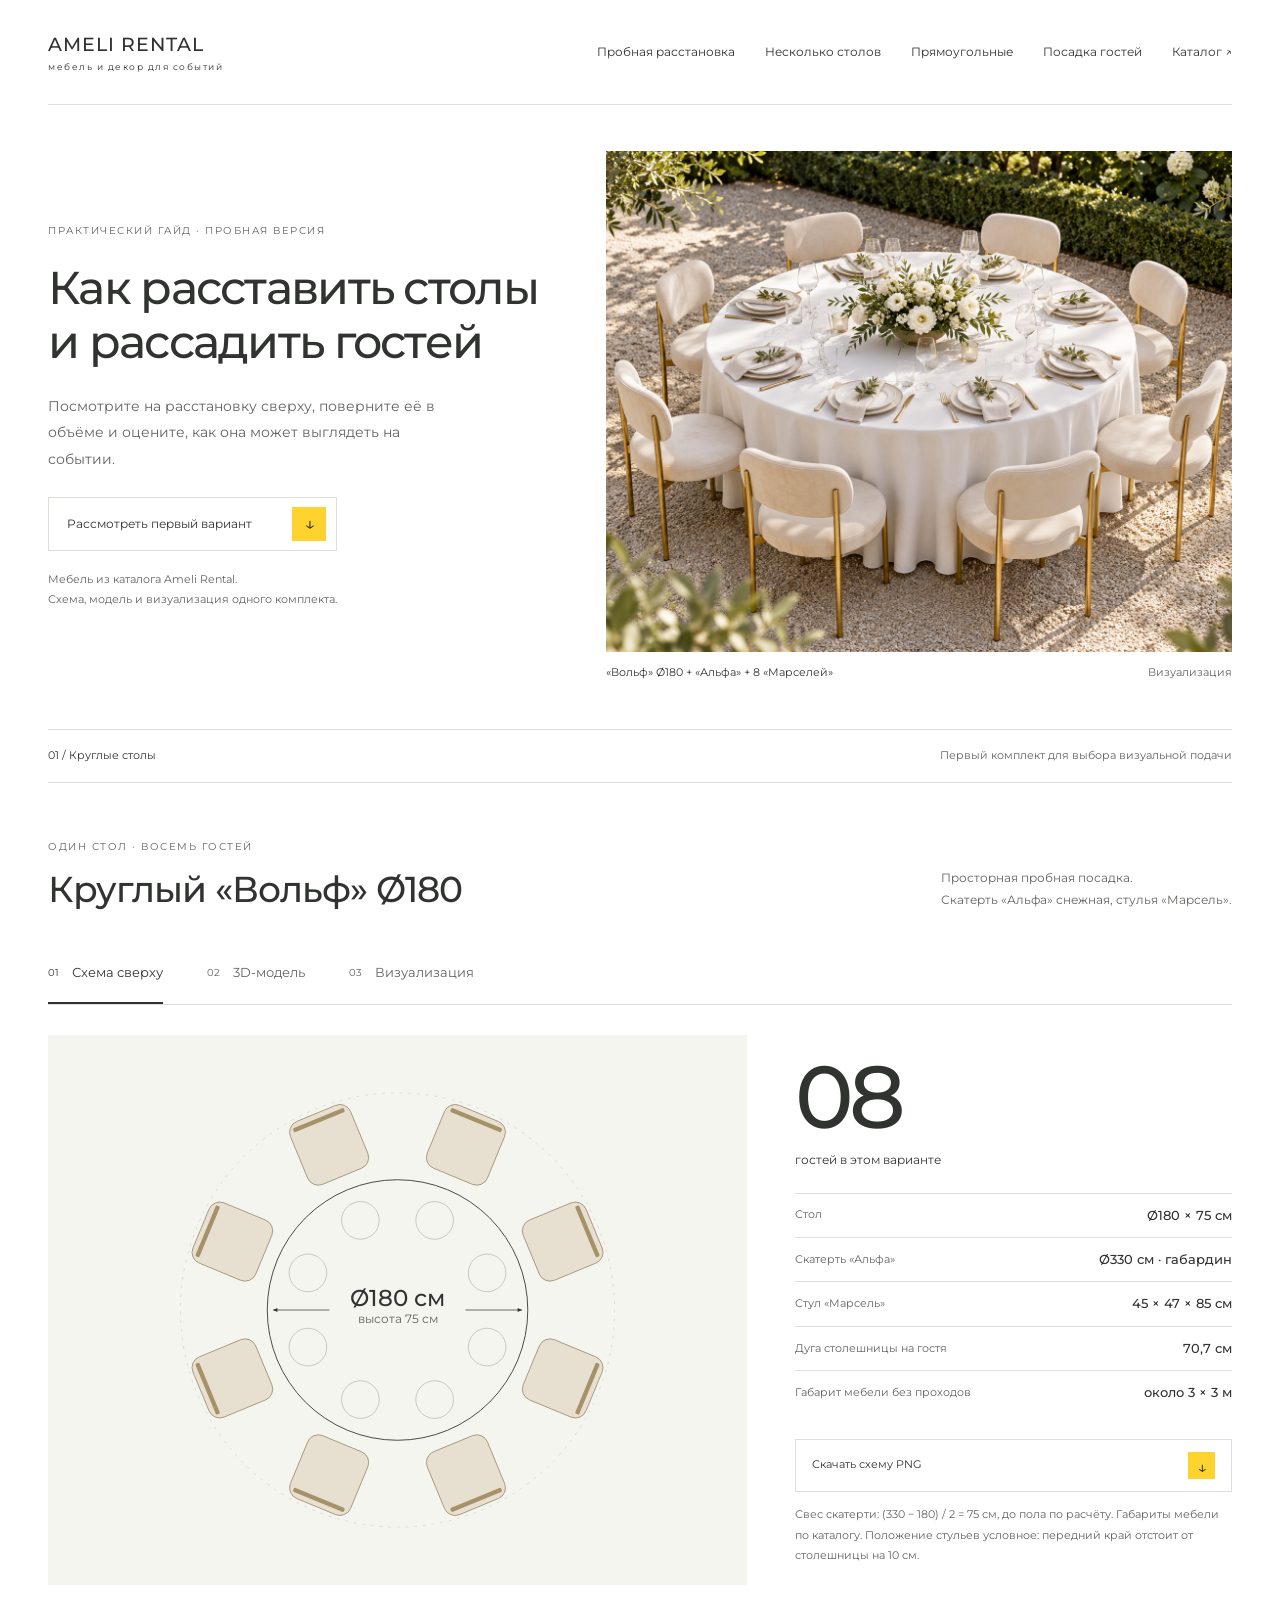
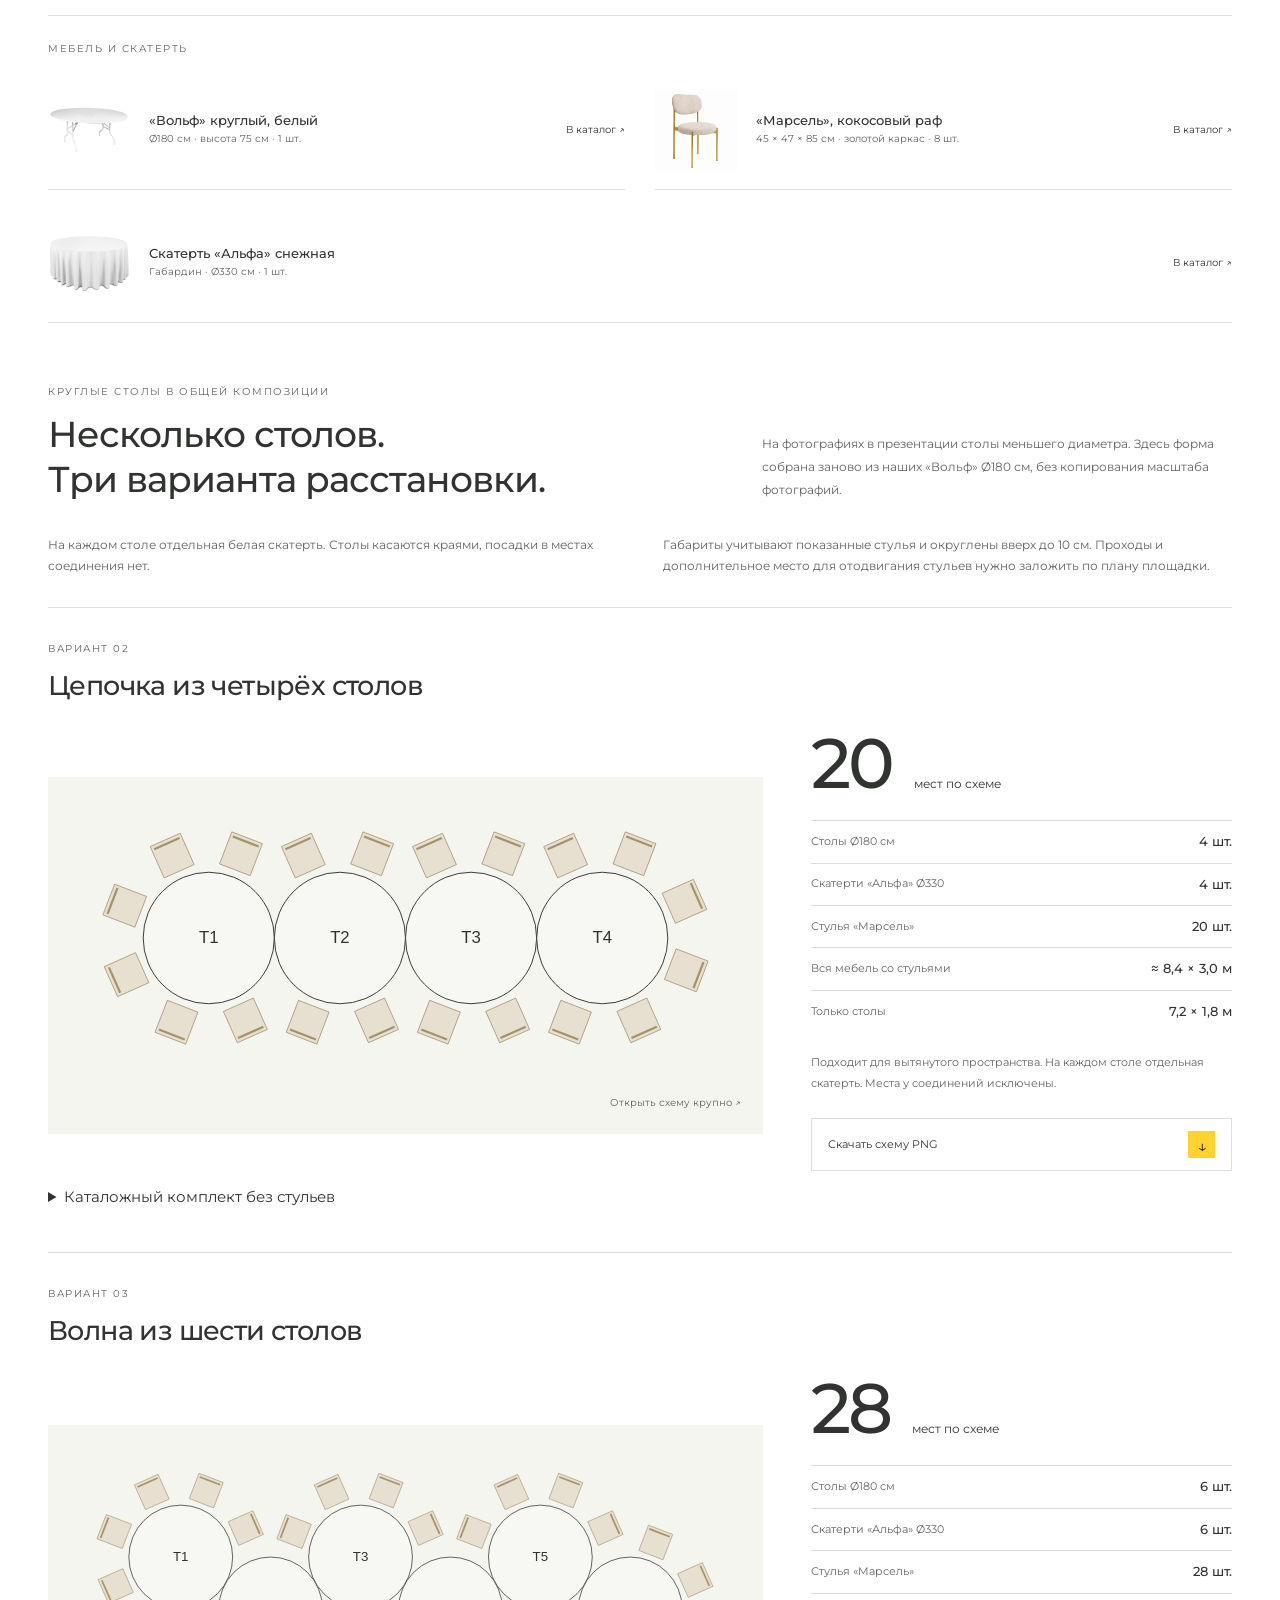
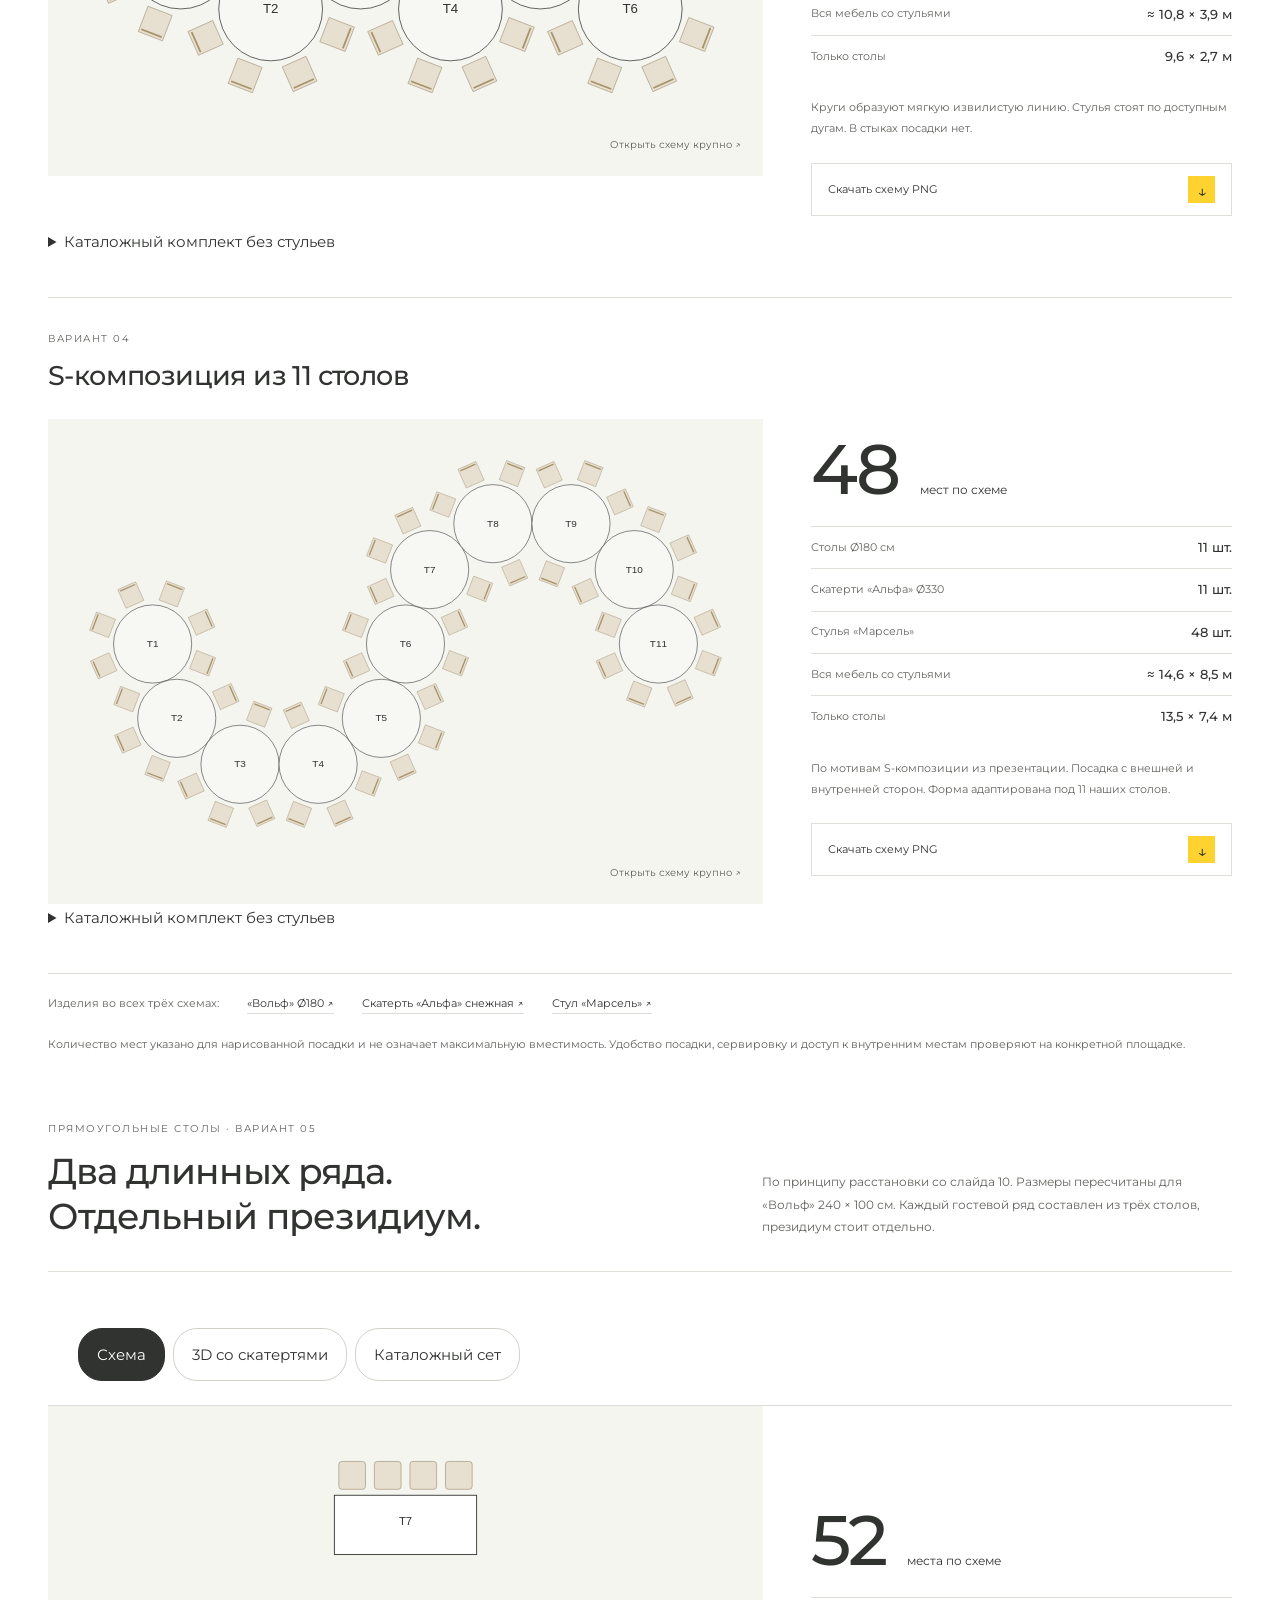
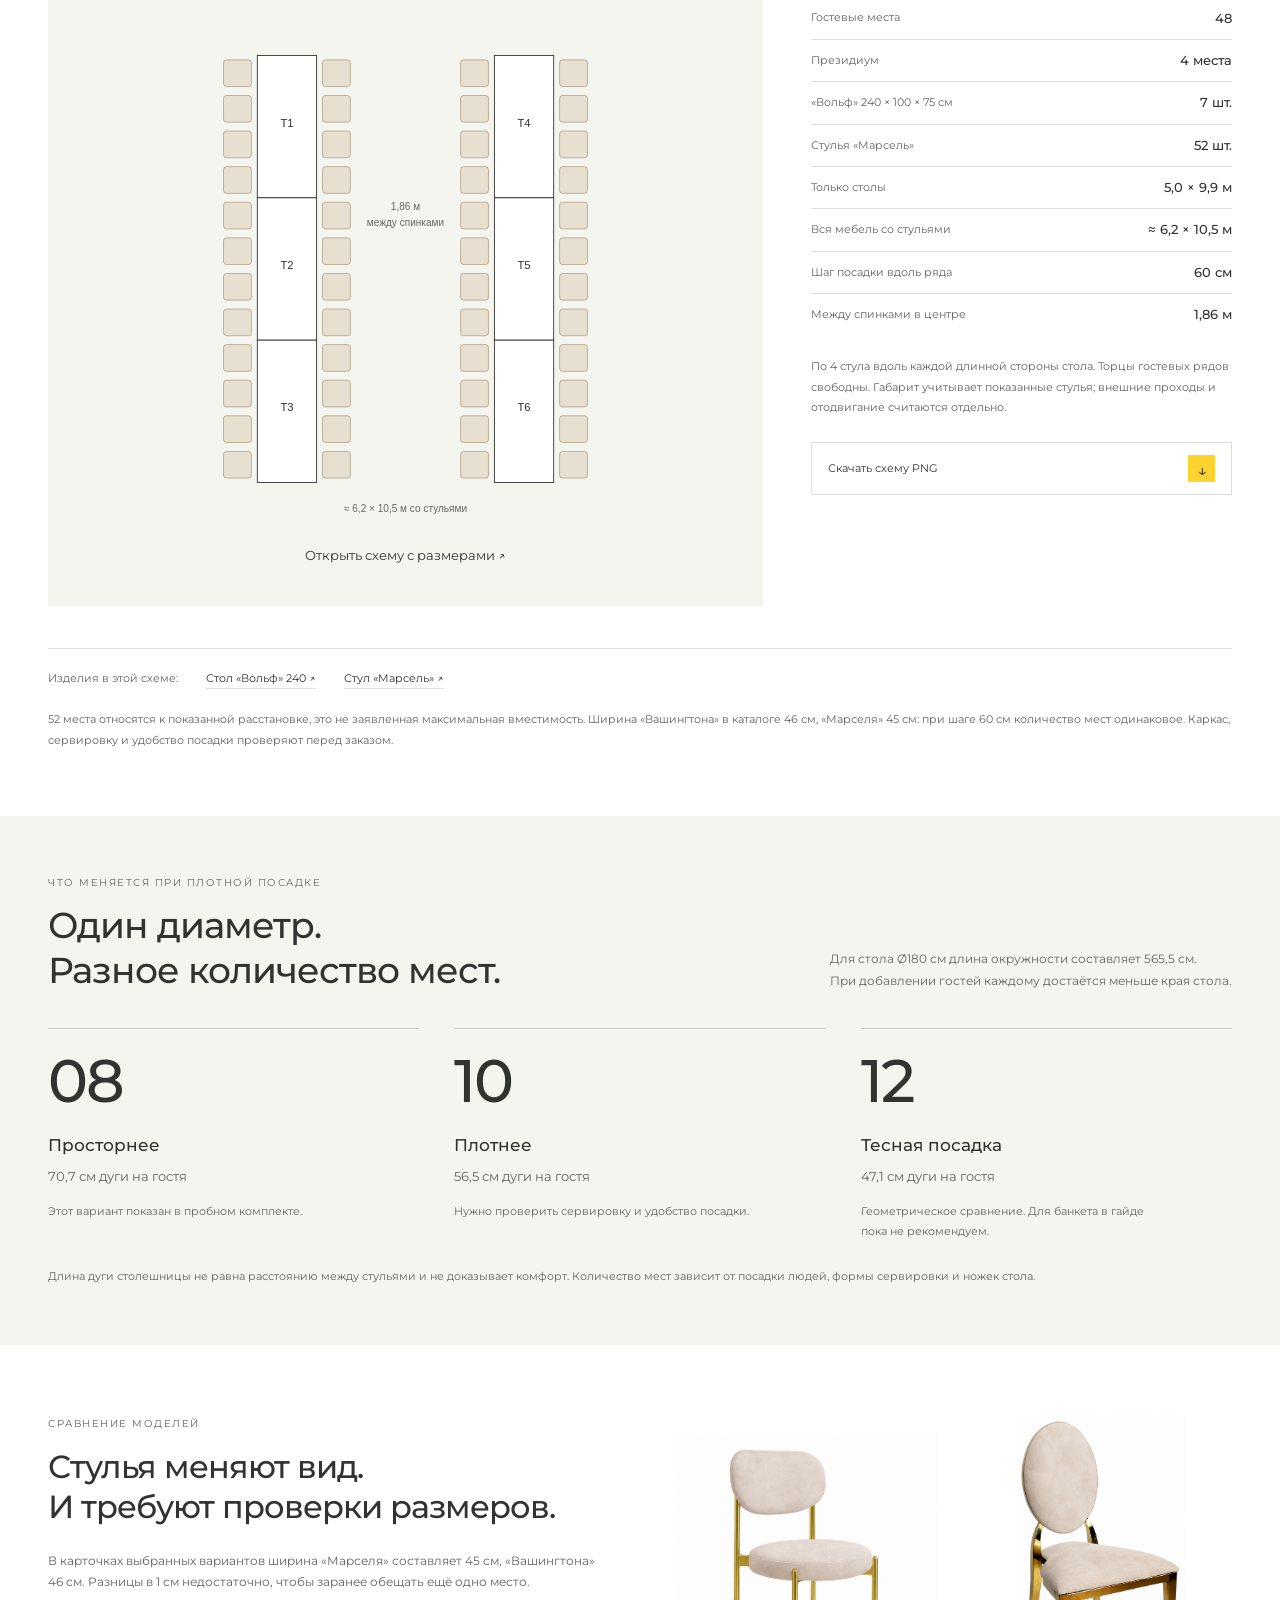
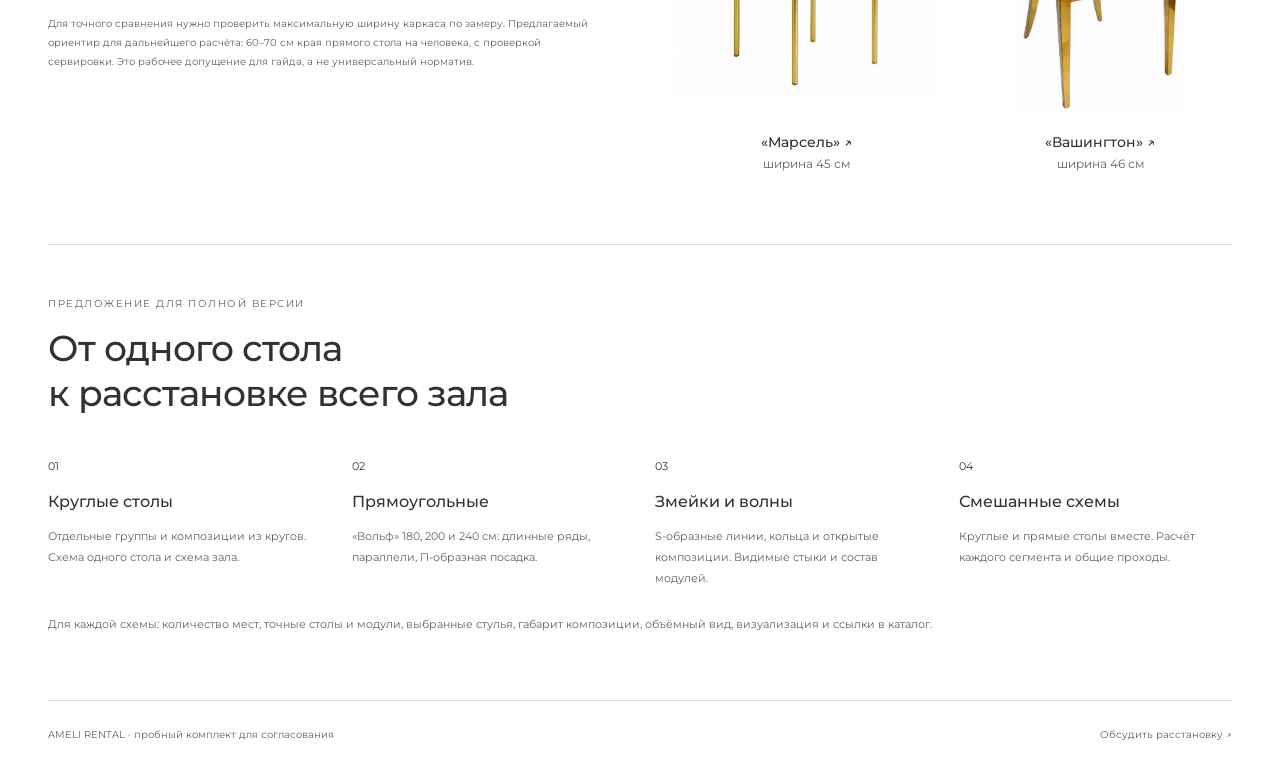
==== commit 556d9d39: "Use calculated 10.5 m furniture depth rounded up from 10.47 m" ====
--- a/index.html
+++ b/index.html
@@ -38,7 +38,7 @@
 <section id="rectangular" class="wrap multi-round"><div class="section-heading"><div><p class="eyebrow">Прямоугольные столы · вариант 05</p><h2>Два длинных ряда.<br>Отдельный президиум.</h2></div><p>По принципу расстановки со слайда 10. Размеры пересчитаны для «Вольф» 240 × 100 см. Каждый гостевой ряд составлен из трёх столов, президиум стоит отдельно.</p></div>
 <article class="multi-card rect-card"><div class="rect-tabs" role="tablist" aria-label="Вид прямоугольной расстановки"><button id="rect-tab-plan" data-rect-tab="plan" role="tab" aria-selected="true" aria-controls="rect-plan">Схема</button><button id="rect-tab-model" data-rect-tab="model" role="tab" aria-selected="false" aria-controls="rect-model" tabindex="-1">3D со скатертями</button><button id="rect-tab-photo" data-rect-tab="photo" role="tab" aria-selected="false" aria-controls="rect-photo" tabindex="-1">Каталожный сет</button></div><div class="multi-body">
 <div class="rect-views"><div id="rect-plan" role="tabpanel" aria-labelledby="rect-tab-plan"><a href="review/rectangular/rect-parallel-7.png" target="_blank" rel="noopener"><img src="review/rectangular/rect-parallel-7.svg" alt="Два параллельных ряда из 6 столов и отдельный президиум, 52 показанных места" loading="lazy"><span>Открыть схему с размерами ↗</span></a></div><div id="rect-model" role="tabpanel" aria-labelledby="rect-tab-model" hidden><iframe src="rect-viewer.html" title="Вращаемая 3D-схема семи прямоугольных столов со скатертями и стульями" loading="lazy"></iframe><p class="fine">Схематичный объёмный вид. Белый текстиль показан условно, модель скатерти подбирается отдельно. Форма каркасов и сидений упрощена.</p><a href="review/rectangular/rect-parallel-7.glb" download>Скачать 3D-модель GLB ↓</a></div><div id="rect-photo" role="tabpanel" aria-labelledby="rect-tab-photo" hidden><img src="review/rectangular/rect-parallel-7-catalog.png" alt="Каталожная визуализация: семь белых прямоугольных столов Wolf, два ряда по три и отдельный стол" loading="lazy"><p class="fine">Визуализация комплекта без стульев. Создана по каталожному фото; размеры и количество проверяются по схеме.</p><a href="review/rectangular/rect-parallel-7-catalog.png" download>Скачать изображение PNG ↓</a></div></div>
-<div class="multi-spec"><div class="multi-count">52<span>места по схеме</span></div><dl><div><dt>Гостевые места</dt><dd>48</dd></div><div><dt>Президиум</dt><dd>4 места</dd></div><div><dt>«Вольф» 240 × 100 × 75 см</dt><dd>7 шт.</dd></div><div><dt>Стулья «Марсель»</dt><dd>52 шт.</dd></div><div><dt>Только столы</dt><dd>5,0 × 9,9 м</dd></div><div><dt>Вся мебель со стульями</dt><dd>≈ 6,2 × 10,6 м</dd></div><div><dt>Шаг посадки вдоль ряда</dt><dd>60 см</dd></div><div><dt>Между спинками в центре</dt><dd>1,86 м</dd></div></dl><p class="fine">По 4 стула вдоль каждой длинной стороны стола. Торцы гостевых рядов свободны. Габарит учитывает показанные стулья; внешние проходы и отодвигание считаются отдельно.</p><a class="download" href="review/rectangular/rect-parallel-7.png" download>Скачать схему PNG <span>↓</span></a></div></div></article>
+<div class="multi-spec"><div class="multi-count">52<span>места по схеме</span></div><dl><div><dt>Гостевые места</dt><dd>48</dd></div><div><dt>Президиум</dt><dd>4 места</dd></div><div><dt>«Вольф» 240 × 100 × 75 см</dt><dd>7 шт.</dd></div><div><dt>Стулья «Марсель»</dt><dd>52 шт.</dd></div><div><dt>Только столы</dt><dd>5,0 × 9,9 м</dd></div><div><dt>Вся мебель со стульями</dt><dd>≈ 6,2 × 10,5 м</dd></div><div><dt>Шаг посадки вдоль ряда</dt><dd>60 см</dd></div><div><dt>Между спинками в центре</dt><dd>1,86 м</dd></div></dl><p class="fine">По 4 стула вдоль каждой длинной стороны стола. Торцы гостевых рядов свободны. Габарит учитывает показанные стулья; внешние проходы и отодвигание считаются отдельно.</p><a class="download" href="review/rectangular/rect-parallel-7.png" download>Скачать схему PNG <span>↓</span></a></div></div></article>
 <div class="multi-products"><span>Изделия в этой схеме:</span><a href="https://catalog.ameli-rental.ru/catalog/banketnye-stoly-vfa-zoq-mlk-swm/2799" target="_blank" rel="noopener noreferrer">Стол «Вольф» 240 ↗</a><a href="https://catalog.ameli-rental.ru/catalog/stulja-marsel-zaq/11162" target="_blank" rel="noopener noreferrer">Стул «Марсель» ↗</a></div><p class="fine">52 места относятся к показанной расстановке, это не заявленная максимальная вместимость. Ширина «Вашингтона» в каталоге 46 см, «Марселя» 45 см: при шаге 60 см количество мест одинаковое. Каркас, сервировку и удобство посадки проверяют перед заказом.</p></section><section id="compare" class="compare"><div class="wrap"><div class="section-heading"><div><p class="eyebrow">Что меняется при плотной посадке</p><h2>Один диаметр.<br>Разное количество мест.</h2></div><p>Для стола Ø180 см длина окружности составляет 565,5 см.<br>При добавлении гостей каждому достаётся меньше края стола.</p></div><div class="density-grid"><article><span>08</span><h3>Просторнее</h3><p>70,7 см дуги на гостя</p><small>Этот вариант показан в пробном комплекте.</small></article><article><span>10</span><h3>Плотнее</h3><p>56,5 см дуги на гостя</p><small>Нужно проверить сервировку и удобство посадки.</small></article><article><span>12</span><h3>Тесная посадка</h3><p>47,1 см дуги на гостя</p><small>Геометрическое сравнение. Для банкета в гайде пока не рекомендуем.</small></article></div><p class="fine">Длина дуги столешницы не равна расстоянию между стульями и не доказывает комфорт. Количество мест зависит от посадки людей, формы сервировки и ножек стола.</p></div></section>
 <section class="wrap chair-compare"><div><p class="eyebrow">Сравнение моделей</p><h2>Стулья меняют вид.<br>И требуют проверки размеров.</h2><p>В карточках выбранных вариантов ширина «Марселя» составляет 45 см, «Вашингтона» 46 см. Разницы в 1 см недостаточно, чтобы заранее обещать ещё одно место.</p><p class="fine">Для точного сравнения нужно проверить максимальную ширину каркаса по замеру. Предлагаемый ориентир для дальнейшего расчёта: 60–70 см края прямого стола на человека, с проверкой сервировки. Это рабочее допущение для гайда, а не универсальный норматив.</p></div><div class="chair-pair"><a href="https://catalog.ameli-rental.ru/catalog/stulja-marsel-zaq/11162" target="_blank" rel="noopener noreferrer"><img src="assets/chair-marseille.png" alt="Марсель с прямоугольной округлённой спинкой" width="250" height="320"><h3>«Марсель» ↗</h3><p>ширина 45 см</p></a><a href="https://catalog.ameli-rental.ru/catalog/stulja-snf-ixk/5819" target="_blank" rel="noopener noreferrer"><img src="assets/chair-washington.png" alt="Вашингтон с овальной спинкой" width="250" height="320"><h3>«Вашингтон» ↗</h3><p>ширина 46 см</p></a></div></section>
 <section class="wrap next"><p class="eyebrow">Предложение для полной версии</p><h2>От одного стола<br>к расстановке всего зала</h2><div class="next-grid"><article><b>01</b><h3>Круглые столы</h3><p>Отдельные группы и композиции из кругов. Схема одного стола и схема зала.</p></article><article><b>02</b><h3>Прямоугольные</h3><p>«Вольф» 180, 200 и 240 см: длинные ряды, параллели, П-образная посадка.</p></article><article><b>03</b><h3>Змейки и волны</h3><p>S-образные линии, кольца и открытые композиции. Видимые стыки и состав модулей.</p></article><article><b>04</b><h3>Смешанные схемы</h3><p>Круглые и прямые столы вместе. Расчёт каждого сегмента и общие проходы.</p></article></div><p class="fine">Для каждой схемы: количество мест, точные столы и модули, выбранные стулья, габарит композиции, объёмный вид, визуализация и ссылки в каталог.</p></section>
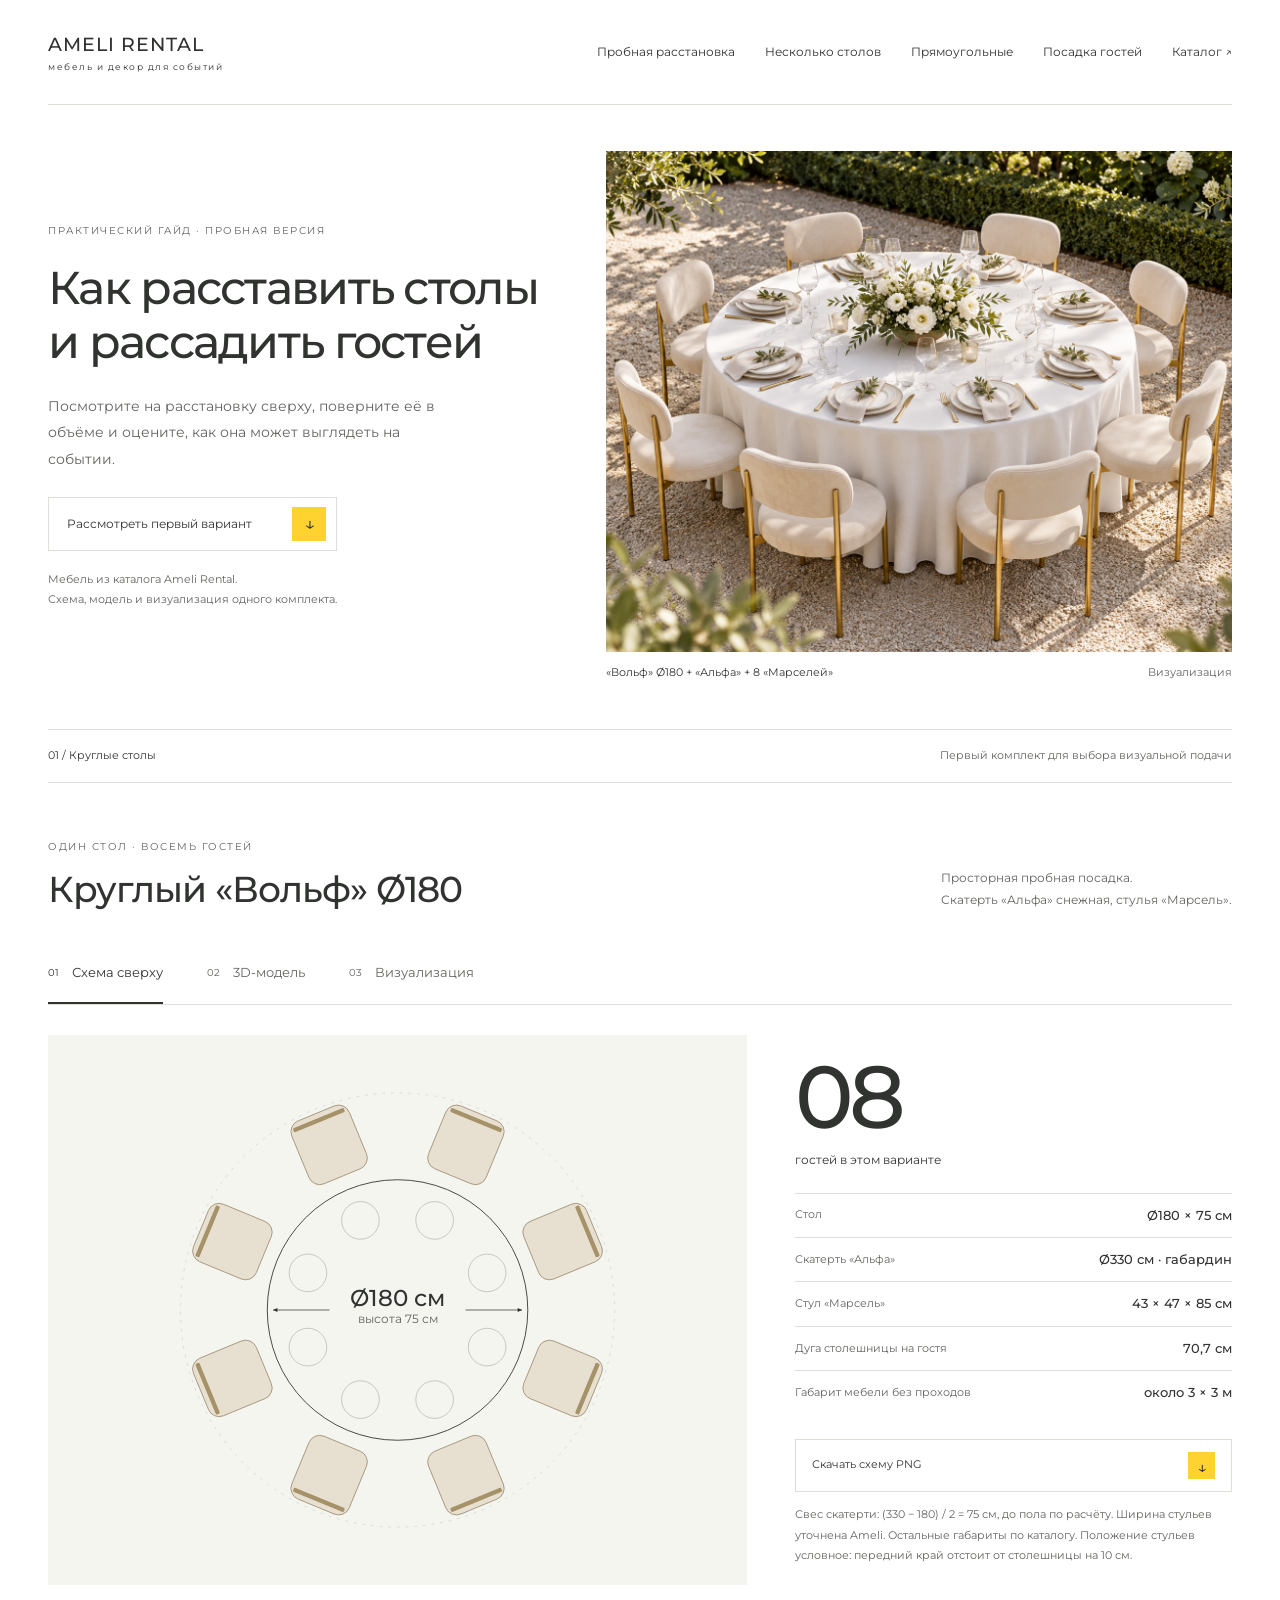
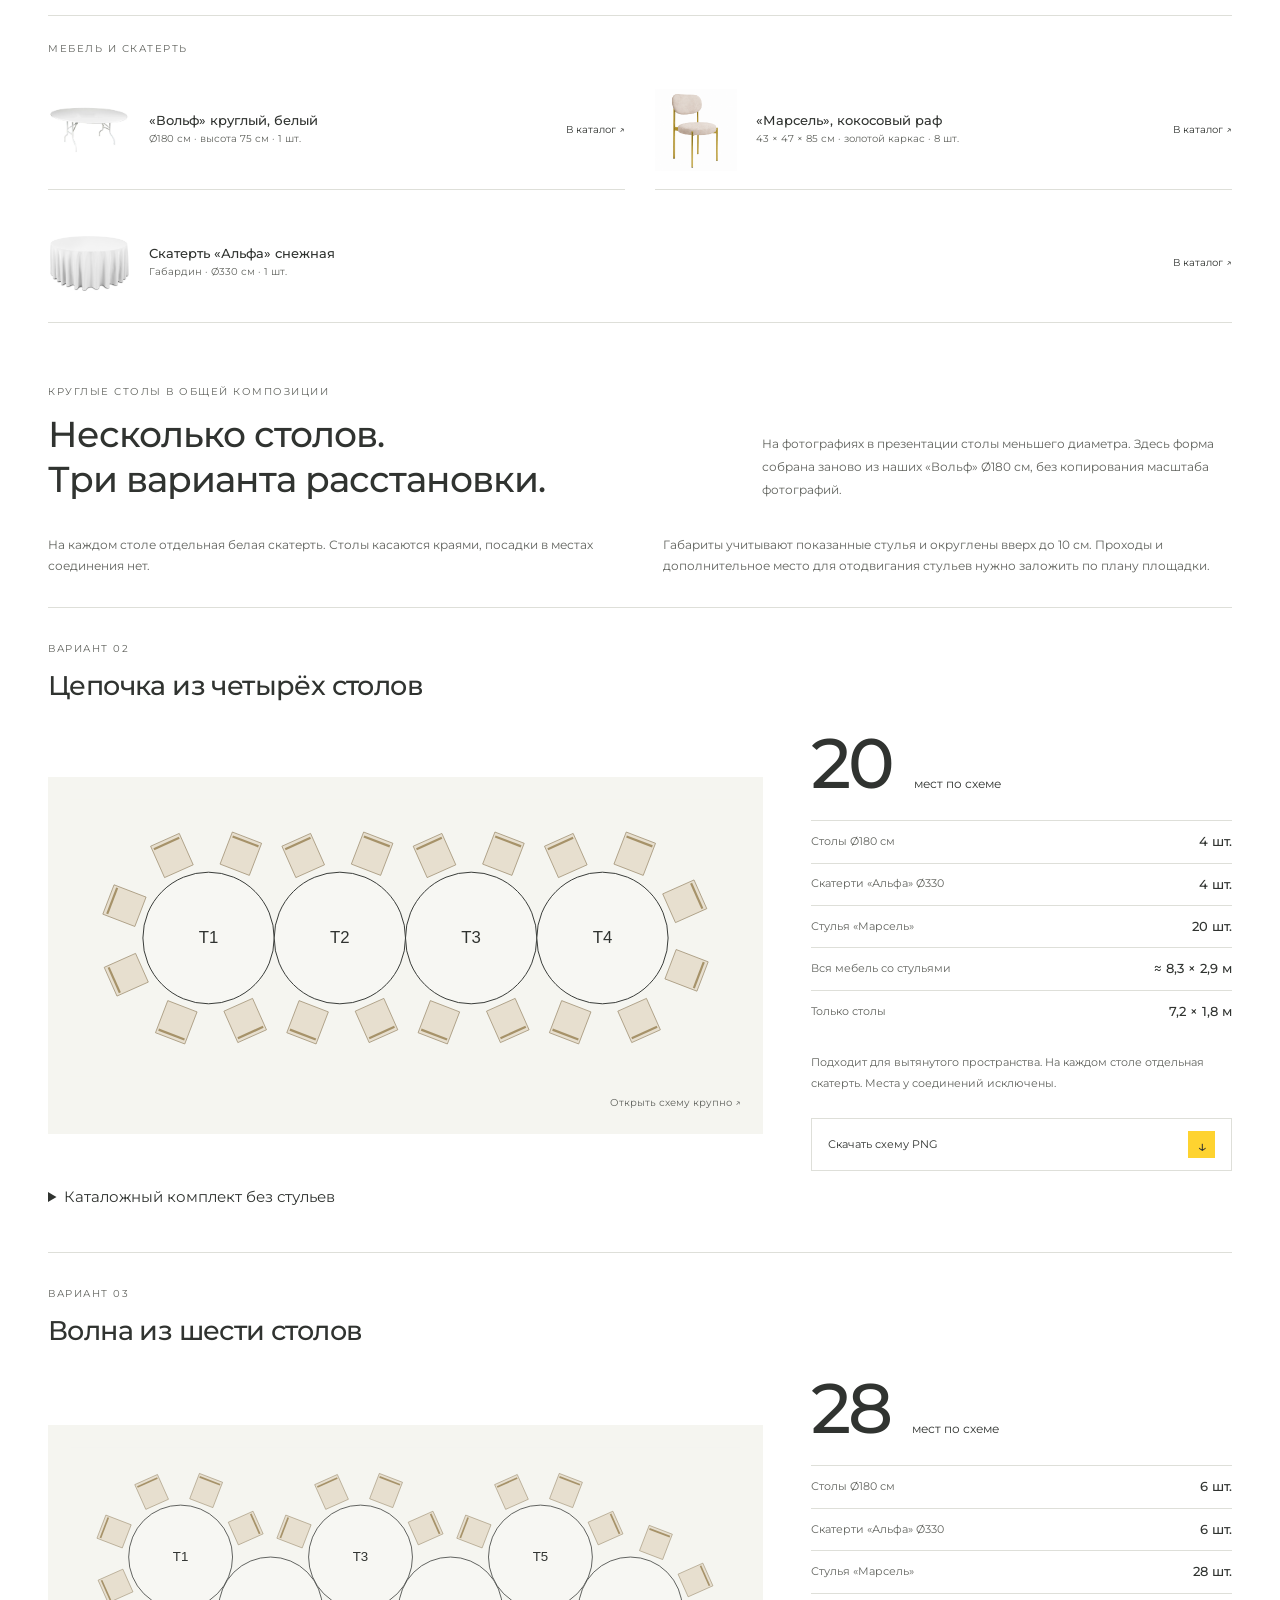
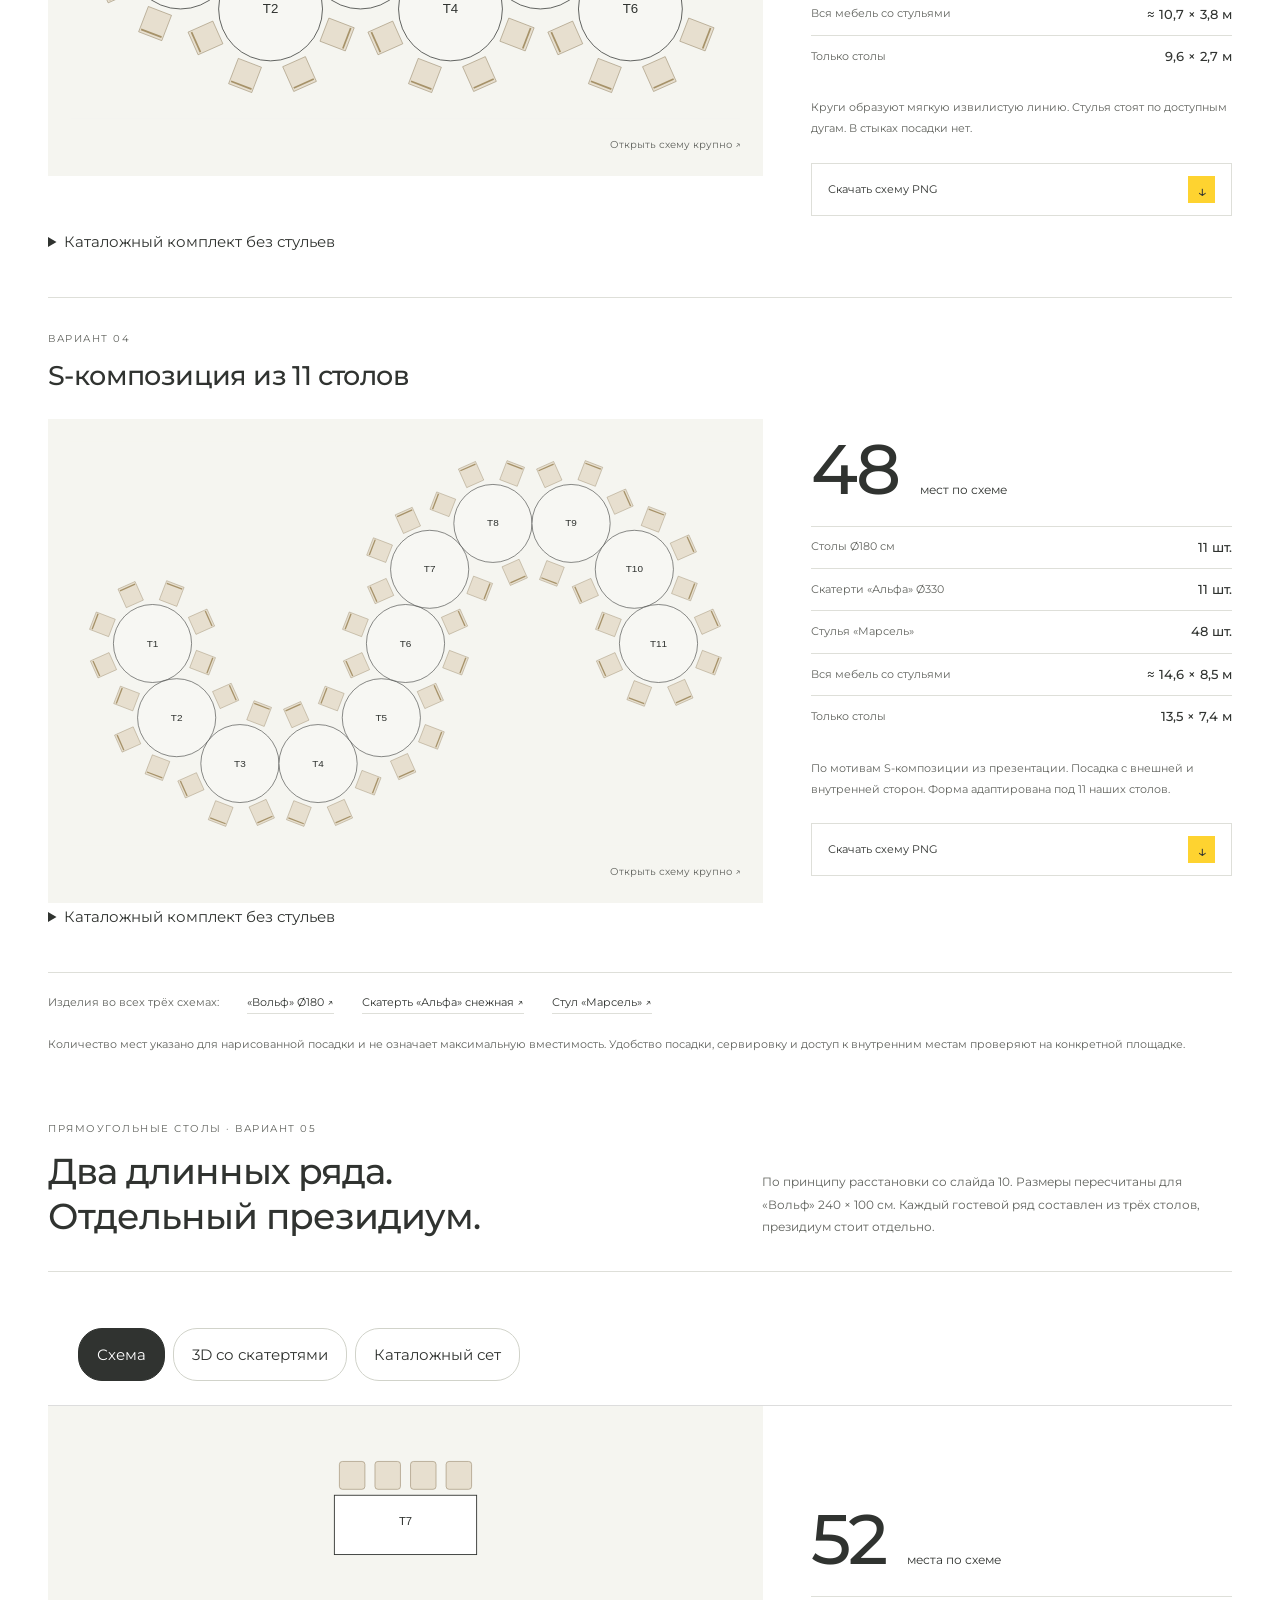
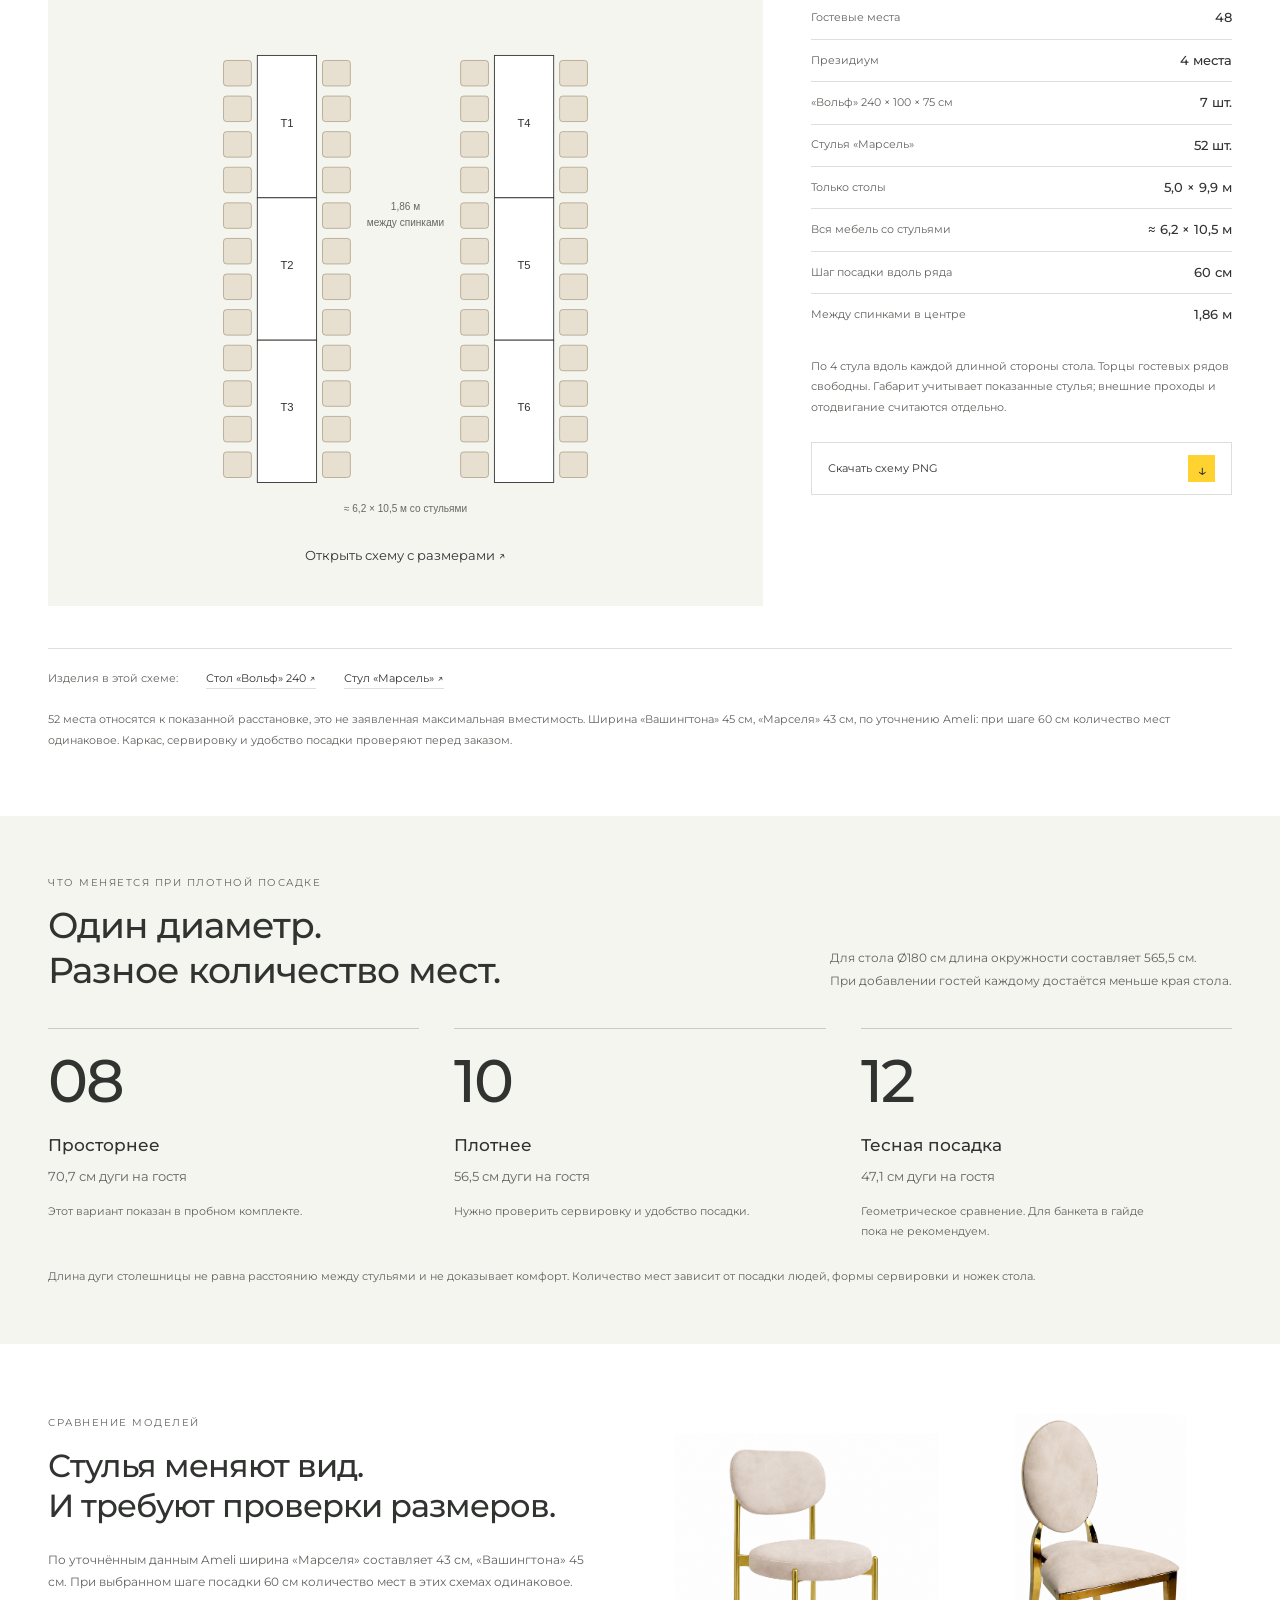
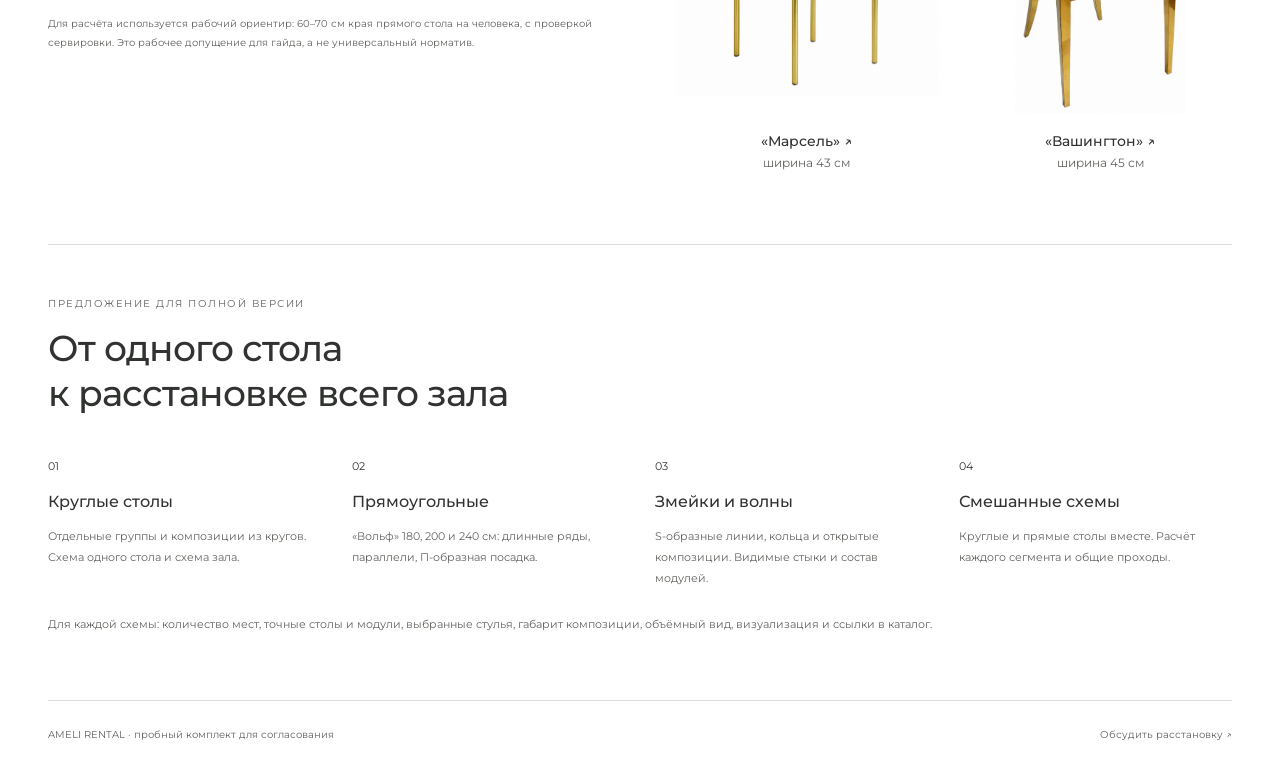
==== commit e119cd84: "Correct Marseille width to 43 cm and Washington to 45 cm; rebuild seating diagrams" ====
--- a/index.html
+++ b/index.html
@@ -9,23 +9,23 @@
 <section id="pilot" class="wrap pilot">
 <div class="section-heading"><div><p class="eyebrow">Один стол · восемь гостей</p><h2>Круглый «Вольф» Ø180</h2></div><p>Просторная пробная посадка.<br>Скатерть «Альфа» снежная, стулья «Марсель».</p></div>
 <div class="views" role="tablist" aria-label="Вид расстановки"><button id="tab-plan" role="tab" aria-selected="true" aria-controls="view-plan" data-tab="plan">01 <span>Схема сверху</span></button><button id="tab-model" role="tab" aria-selected="false" tabindex="-1" aria-controls="view-model" data-tab="model">02 <span>3D-модель</span></button><button id="tab-photo" role="tab" aria-selected="false" tabindex="-1" aria-controls="view-photo" data-tab="photo">03 <span>Визуализация</span></button></div>
-<div id="view-plan" class="view-panel" role="tabpanel" aria-labelledby="tab-plan"><div class="plan-wrap"><svg id="plan" viewBox="-190 -190 380 380" role="img" aria-label="Схема стола диаметром 180 сантиметров и восьми стульев шириной 45 сантиметров"><circle cx="0" cy="0" r="150" fill="none" stroke="#d0d1c9" stroke-width=".5" stroke-dasharray="2 4"/><g id="chairs"></g><circle cx="0" cy="0" r="90" fill="#f5f5f0" stroke="#303330" stroke-width=".6"/><g id="plates"></g><path d="M-86 0h39M47 0h39" fill="none" stroke="#303330" stroke-width=".5"/><path d="M-86 0l3-1.3v2.6zM86 0l-3-1.3v2.6z" fill="#303330"/><text x="0" y="-3" class="svg-title" text-anchor="middle">Ø180 см</text><text x="0" y="9" class="svg-small" text-anchor="middle">высота 75 см</text></svg></div><aside class="spec"><div class="number">08<span>гостей в этом варианте</span></div><dl><div><dt>Стол</dt><dd>Ø180 × 75 см</dd></div><div><dt>Скатерть «Альфа»</dt><dd>Ø330 см · габардин</dd></div><div><dt>Стул «Марсель»</dt><dd>45 × 47 × 85 см</dd></div><div><dt>Дуга столешницы на гостя</dt><dd>70,7 см</dd></div><div><dt>Габарит мебели без проходов</dt><dd>около 3 × 3 м</dd></div></dl><a class="download" href="review/plan-marseille-8.png" download>Скачать схему PNG <span>↓</span></a><p class="fine">Свес скатерти: (330 − 180) / 2 = 75 см, до пола по расчёту. Габариты мебели по каталогу. Положение стульев условное: передний край отстоит от столешницы на 10 см.</p></aside></div>
+<div id="view-plan" class="view-panel" role="tabpanel" aria-labelledby="tab-plan"><div class="plan-wrap"><svg id="plan" viewBox="-190 -190 380 380" role="img" aria-label="Схема стола диаметром 180 сантиметров и восьми стульев шириной 43 сантиметров"><circle cx="0" cy="0" r="150" fill="none" stroke="#d0d1c9" stroke-width=".5" stroke-dasharray="2 4"/><g id="chairs"></g><circle cx="0" cy="0" r="90" fill="#f5f5f0" stroke="#303330" stroke-width=".6"/><g id="plates"></g><path d="M-86 0h39M47 0h39" fill="none" stroke="#303330" stroke-width=".5"/><path d="M-86 0l3-1.3v2.6zM86 0l-3-1.3v2.6z" fill="#303330"/><text x="0" y="-3" class="svg-title" text-anchor="middle">Ø180 см</text><text x="0" y="9" class="svg-small" text-anchor="middle">высота 75 см</text></svg></div><aside class="spec"><div class="number">08<span>гостей в этом варианте</span></div><dl><div><dt>Стол</dt><dd>Ø180 × 75 см</dd></div><div><dt>Скатерть «Альфа»</dt><dd>Ø330 см · габардин</dd></div><div><dt>Стул «Марсель»</dt><dd>43 × 47 × 85 см</dd></div><div><dt>Дуга столешницы на гостя</dt><dd>70,7 см</dd></div><div><dt>Габарит мебели без проходов</dt><dd>около 3 × 3 м</dd></div></dl><a class="download" href="review/plan-marseille-8.png" download>Скачать схему PNG <span>↓</span></a><p class="fine">Свес скатерти: (330 − 180) / 2 = 75 см, до пола по расчёту. Ширина стульев уточнена Ameli. Остальные габариты по каталогу. Положение стульев условное: передний край отстоит от столешницы на 10 см.</p></aside></div>
 <div id="view-model" class="view-panel model-panel" hidden role="tabpanel" aria-labelledby="tab-model"><div class="canvas-wrap"><canvas id="model" aria-label="Вращаемая упрощённая модель стола Вольф и восьми стульев Марсель">Ваш браузер не поддерживает объёмный вид. <a href="review/model-marseille-8.png">Открыть изображение модели</a></canvas><div class="model-tools"><button id="rotate-left" aria-label="Повернуть модель влево">↶</button><span>Потяните, чтобы повернуть</span><button id="reset" aria-label="Вернуть исходный ракурс">Сбросить ракурс</button><button id="rotate-right" aria-label="Повернуть модель вправо">↷</button></div></div><aside class="spec"><p class="eyebrow">Форма и масштаб</p><h3>Посмотрите<br>с разных сторон</h3><p>Размеры мебели соблюдены по карточкам каталога. Стол сразу показан с белой скатертью. Силуэты спинок помогают отличить модель стула.</p><p class="fine">Внутренние детали каркасов и высота сидений восстановлены по фото приблизительно. Это модель расстановки для просмотра.</p><a class="download" href="review/wolf180-marseille8.glb" download>Скачать 3D-модель GLB <span>↓</span></a><a class="text-link" href="review/model-marseille-8.png">Открыть объёмный вид PNG ↗</a></aside></div>
 <div id="view-photo" class="view-panel photo-panel" hidden role="tabpanel" aria-labelledby="tab-photo"><figure><img src="assets/visualization-marseille-8-v1.png" width="1536" height="1024" alt="Журнальная визуализация того же стола с восемью стульями Марсель"><figcaption>Пример оформления в саду. Визуализация создана с помощью ИИ по фото мебели. Скатерть показана по типу «Альфа» снежная. Посуда и цветы иллюстрируют настроение и не входят в состав этого комплекта.</figcaption></figure><aside class="spec"><p class="eyebrow">Свет · фактура · настроение</p><h3>Та же расстановка.<br>В оформлении.</h3><p>Белая скатерть «Альфа», спокойное золото, светлый бархат и зелёный сад. Все восемь мест видны в кадре.</p><a class="download" href="assets/visualization-marseille-8-v1.png" download>Скачать визуализацию PNG <span>↓</span></a><p class="fine">Художественный кадр дополняет схему. Проходы и размеры площадки проверяются по плану.</p></aside></div>
-<div class="furniture"><p class="eyebrow">Мебель и скатерть</p><a class="furniture-card" href="https://catalog.ameli-rental.ru/catalog/banketnye-stoly-vfa-zoq-mlk-swm/3071" target="_blank" rel="noopener noreferrer"><img src="assets/table-wolf.png" alt="Банкетный стол Вольф круглый" width="100" height="100"><div><h3>«Вольф» круглый, белый</h3><p>Ø180 см · высота 75 см · 1 шт.</p></div><span>В каталог ↗</span></a><a class="furniture-card" href="https://catalog.ameli-rental.ru/catalog/stulja-marsel-zaq/11162" target="_blank" rel="noopener noreferrer"><img src="assets/chair-marseille.png" alt="Стул Марсель золотой кокосовый раф" width="100" height="100"><div><h3>«Марсель», кокосовый раф</h3><p>45 × 47 × 85 см · золотой каркас · 8 шт.</p></div><span>В каталог ↗</span></a><a class="furniture-card cloth-card" href="https://catalog.ameli-rental.ru/catalog/kruglye-skaterti-azl-nmg-ear/6449" target="_blank" rel="noopener noreferrer"><img src="assets/tablecloth-alpha-snow.png" alt="Белая круглая скатерть Альфа снежная на столе" width="100" height="100"><div><h3>Скатерть «Альфа» снежная</h3><p>Габардин · Ø330 см · 1 шт.</p></div><span>В каталог ↗</span></a></div>
+<div class="furniture"><p class="eyebrow">Мебель и скатерть</p><a class="furniture-card" href="https://catalog.ameli-rental.ru/catalog/banketnye-stoly-vfa-zoq-mlk-swm/3071" target="_blank" rel="noopener noreferrer"><img src="assets/table-wolf.png" alt="Банкетный стол Вольф круглый" width="100" height="100"><div><h3>«Вольф» круглый, белый</h3><p>Ø180 см · высота 75 см · 1 шт.</p></div><span>В каталог ↗</span></a><a class="furniture-card" href="https://catalog.ameli-rental.ru/catalog/stulja-marsel-zaq/11162" target="_blank" rel="noopener noreferrer"><img src="assets/chair-marseille.png" alt="Стул Марсель золотой кокосовый раф" width="100" height="100"><div><h3>«Марсель», кокосовый раф</h3><p>43 × 47 × 85 см · золотой каркас · 8 шт.</p></div><span>В каталог ↗</span></a><a class="furniture-card cloth-card" href="https://catalog.ameli-rental.ru/catalog/kruglye-skaterti-azl-nmg-ear/6449" target="_blank" rel="noopener noreferrer"><img src="assets/tablecloth-alpha-snow.png" alt="Белая круглая скатерть Альфа снежная на столе" width="100" height="100"><div><h3>Скатерть «Альфа» снежная</h3><p>Габардин · Ø330 см · 1 шт.</p></div><span>В каталог ↗</span></a></div>
 </section>
 <section id="multi-round" class="wrap multi-round"><div class="section-heading"><div><p class="eyebrow">Круглые столы в общей композиции</p><h2>Несколько столов.<br>Три варианта расстановки.</h2></div><p>На фотографиях в презентации столы меньшего диаметра. Здесь форма собрана заново из наших «Вольф» Ø180 см, без копирования масштаба фотографий.</p></div>
 <div class="multi-intro"><p>На каждом столе отдельная белая скатерть. Столы касаются краями, посадки в местах соединения нет.</p><p>Габариты учитывают показанные стулья и округлены вверх до 10 см. Проходы и дополнительное место для отодвигания стульев нужно заложить по плану площадки.</p></div><article class="multi-card" id="round-chain-4">
 <div class="multi-title"><p class="eyebrow">Вариант 02</p><h3>Цепочка из четырёх столов</h3></div>
 <div class="multi-body"><a class="multi-diagram" href="review/multi-round/round-chain-4.png" target="_blank" rel="noopener noreferrer" aria-label="Открыть крупно: Цепочка из четырёх столов"><img src="review/multi-round/round-chain-4.svg" alt="4 круглых столов Вольф диаметром 180 см, 20 стульев, в местах соединения посадки нет" loading="lazy"><span>Открыть схему крупно ↗</span></a>
 <div class="multi-spec"><div class="multi-count">20<span>мест по схеме</span></div>
-<dl><div><dt>Столы Ø180 см</dt><dd>4 шт.</dd></div><div><dt>Скатерти «Альфа» Ø330</dt><dd>4 шт.</dd></div><div><dt>Стулья «Марсель»</dt><dd>20 шт.</dd></div><div><dt>Вся мебель со стульями</dt><dd>≈ 8,4 × 3,0 м</dd></div><div><dt>Только столы</dt><dd>7,2 × 1,8 м</dd></div></dl>
+<dl><div><dt>Столы Ø180 см</dt><dd>4 шт.</dd></div><div><dt>Скатерти «Альфа» Ø330</dt><dd>4 шт.</dd></div><div><dt>Стулья «Марсель»</dt><dd>20 шт.</dd></div><div><dt>Вся мебель со стульями</dt><dd>≈ 8,3 × 2,9 м</dd></div><div><dt>Только столы</dt><dd>7,2 × 1,8 м</dd></div></dl>
 <p class="fine">Подходит для вытянутого пространства. На каждом столе отдельная скатерть. Места у соединений исключены.</p><a class="download" href="review/multi-round/round-chain-4.png" download>Скачать схему PNG <span>↓</span></a>
 </div></div><details class="catalog-extra"><summary>Каталожный комплект без стульев</summary><img src="review/multi-round/wolf-round-chain-4.png" alt="Комплект круглых столов без стульев" loading="lazy" style="width:100%;max-height:650px;object-fit:contain"><a href="review/multi-round/wolf-round-chain-4.png" download>Скачать изображение PNG ↓</a><p class="fine">Визуализация по каталожному фото. Количество и габариты указаны на схеме.</p></details></article><article class="multi-card" id="round-wave-6">
 <div class="multi-title"><p class="eyebrow">Вариант 03</p><h3>Волна из шести столов</h3></div>
 <div class="multi-body"><a class="multi-diagram" href="review/multi-round/round-wave-6.png" target="_blank" rel="noopener noreferrer" aria-label="Открыть крупно: Волна из шести столов"><img src="review/multi-round/round-wave-6.svg" alt="6 круглых столов Вольф диаметром 180 см, 28 стульев, в местах соединения посадки нет" loading="lazy"><span>Открыть схему крупно ↗</span></a>
 <div class="multi-spec"><div class="multi-count">28<span>мест по схеме</span></div>
-<dl><div><dt>Столы Ø180 см</dt><dd>6 шт.</dd></div><div><dt>Скатерти «Альфа» Ø330</dt><dd>6 шт.</dd></div><div><dt>Стулья «Марсель»</dt><dd>28 шт.</dd></div><div><dt>Вся мебель со стульями</dt><dd>≈ 10,8 × 3,9 м</dd></div><div><dt>Только столы</dt><dd>9,6 × 2,7 м</dd></div></dl>
+<dl><div><dt>Столы Ø180 см</dt><dd>6 шт.</dd></div><div><dt>Скатерти «Альфа» Ø330</dt><dd>6 шт.</dd></div><div><dt>Стулья «Марсель»</dt><dd>28 шт.</dd></div><div><dt>Вся мебель со стульями</dt><dd>≈ 10,7 × 3,8 м</dd></div><div><dt>Только столы</dt><dd>9,6 × 2,7 м</dd></div></dl>
 <p class="fine">Круги образуют мягкую извилистую линию. Стулья стоят по доступным дугам. В стыках посадки нет.</p><a class="download" href="review/multi-round/round-wave-6.png" download>Скачать схему PNG <span>↓</span></a>
 </div></div><details class="catalog-extra"><summary>Каталожный комплект без стульев</summary><img src="review/multi-round/wolf-round-wave-6.png" alt="Комплект круглых столов без стульев" loading="lazy" style="width:100%;max-height:650px;object-fit:contain"><a href="review/multi-round/wolf-round-wave-6.png" download>Скачать изображение PNG ↓</a><p class="fine">Визуализация по каталожному фото. Количество и габариты указаны на схеме.</p></details></article><article class="multi-card" id="round-s-11">
 <div class="multi-title"><p class="eyebrow">Вариант 04</p><h3>S-композиция из 11 столов</h3></div>
@@ -39,7 +39,7 @@
 <article class="multi-card rect-card"><div class="rect-tabs" role="tablist" aria-label="Вид прямоугольной расстановки"><button id="rect-tab-plan" data-rect-tab="plan" role="tab" aria-selected="true" aria-controls="rect-plan">Схема</button><button id="rect-tab-model" data-rect-tab="model" role="tab" aria-selected="false" aria-controls="rect-model" tabindex="-1">3D со скатертями</button><button id="rect-tab-photo" data-rect-tab="photo" role="tab" aria-selected="false" aria-controls="rect-photo" tabindex="-1">Каталожный сет</button></div><div class="multi-body">
 <div class="rect-views"><div id="rect-plan" role="tabpanel" aria-labelledby="rect-tab-plan"><a href="review/rectangular/rect-parallel-7.png" target="_blank" rel="noopener"><img src="review/rectangular/rect-parallel-7.svg" alt="Два параллельных ряда из 6 столов и отдельный президиум, 52 показанных места" loading="lazy"><span>Открыть схему с размерами ↗</span></a></div><div id="rect-model" role="tabpanel" aria-labelledby="rect-tab-model" hidden><iframe src="rect-viewer.html" title="Вращаемая 3D-схема семи прямоугольных столов со скатертями и стульями" loading="lazy"></iframe><p class="fine">Схематичный объёмный вид. Белый текстиль показан условно, модель скатерти подбирается отдельно. Форма каркасов и сидений упрощена.</p><a href="review/rectangular/rect-parallel-7.glb" download>Скачать 3D-модель GLB ↓</a></div><div id="rect-photo" role="tabpanel" aria-labelledby="rect-tab-photo" hidden><img src="review/rectangular/rect-parallel-7-catalog.png" alt="Каталожная визуализация: семь белых прямоугольных столов Wolf, два ряда по три и отдельный стол" loading="lazy"><p class="fine">Визуализация комплекта без стульев. Создана по каталожному фото; размеры и количество проверяются по схеме.</p><a href="review/rectangular/rect-parallel-7-catalog.png" download>Скачать изображение PNG ↓</a></div></div>
 <div class="multi-spec"><div class="multi-count">52<span>места по схеме</span></div><dl><div><dt>Гостевые места</dt><dd>48</dd></div><div><dt>Президиум</dt><dd>4 места</dd></div><div><dt>«Вольф» 240 × 100 × 75 см</dt><dd>7 шт.</dd></div><div><dt>Стулья «Марсель»</dt><dd>52 шт.</dd></div><div><dt>Только столы</dt><dd>5,0 × 9,9 м</dd></div><div><dt>Вся мебель со стульями</dt><dd>≈ 6,2 × 10,5 м</dd></div><div><dt>Шаг посадки вдоль ряда</dt><dd>60 см</dd></div><div><dt>Между спинками в центре</dt><dd>1,86 м</dd></div></dl><p class="fine">По 4 стула вдоль каждой длинной стороны стола. Торцы гостевых рядов свободны. Габарит учитывает показанные стулья; внешние проходы и отодвигание считаются отдельно.</p><a class="download" href="review/rectangular/rect-parallel-7.png" download>Скачать схему PNG <span>↓</span></a></div></div></article>
-<div class="multi-products"><span>Изделия в этой схеме:</span><a href="https://catalog.ameli-rental.ru/catalog/banketnye-stoly-vfa-zoq-mlk-swm/2799" target="_blank" rel="noopener noreferrer">Стол «Вольф» 240 ↗</a><a href="https://catalog.ameli-rental.ru/catalog/stulja-marsel-zaq/11162" target="_blank" rel="noopener noreferrer">Стул «Марсель» ↗</a></div><p class="fine">52 места относятся к показанной расстановке, это не заявленная максимальная вместимость. Ширина «Вашингтона» в каталоге 46 см, «Марселя» 45 см: при шаге 60 см количество мест одинаковое. Каркас, сервировку и удобство посадки проверяют перед заказом.</p></section><section id="compare" class="compare"><div class="wrap"><div class="section-heading"><div><p class="eyebrow">Что меняется при плотной посадке</p><h2>Один диаметр.<br>Разное количество мест.</h2></div><p>Для стола Ø180 см длина окружности составляет 565,5 см.<br>При добавлении гостей каждому достаётся меньше края стола.</p></div><div class="density-grid"><article><span>08</span><h3>Просторнее</h3><p>70,7 см дуги на гостя</p><small>Этот вариант показан в пробном комплекте.</small></article><article><span>10</span><h3>Плотнее</h3><p>56,5 см дуги на гостя</p><small>Нужно проверить сервировку и удобство посадки.</small></article><article><span>12</span><h3>Тесная посадка</h3><p>47,1 см дуги на гостя</p><small>Геометрическое сравнение. Для банкета в гайде пока не рекомендуем.</small></article></div><p class="fine">Длина дуги столешницы не равна расстоянию между стульями и не доказывает комфорт. Количество мест зависит от посадки людей, формы сервировки и ножек стола.</p></div></section>
-<section class="wrap chair-compare"><div><p class="eyebrow">Сравнение моделей</p><h2>Стулья меняют вид.<br>И требуют проверки размеров.</h2><p>В карточках выбранных вариантов ширина «Марселя» составляет 45 см, «Вашингтона» 46 см. Разницы в 1 см недостаточно, чтобы заранее обещать ещё одно место.</p><p class="fine">Для точного сравнения нужно проверить максимальную ширину каркаса по замеру. Предлагаемый ориентир для дальнейшего расчёта: 60–70 см края прямого стола на человека, с проверкой сервировки. Это рабочее допущение для гайда, а не универсальный норматив.</p></div><div class="chair-pair"><a href="https://catalog.ameli-rental.ru/catalog/stulja-marsel-zaq/11162" target="_blank" rel="noopener noreferrer"><img src="assets/chair-marseille.png" alt="Марсель с прямоугольной округлённой спинкой" width="250" height="320"><h3>«Марсель» ↗</h3><p>ширина 45 см</p></a><a href="https://catalog.ameli-rental.ru/catalog/stulja-snf-ixk/5819" target="_blank" rel="noopener noreferrer"><img src="assets/chair-washington.png" alt="Вашингтон с овальной спинкой" width="250" height="320"><h3>«Вашингтон» ↗</h3><p>ширина 46 см</p></a></div></section>
+<div class="multi-products"><span>Изделия в этой схеме:</span><a href="https://catalog.ameli-rental.ru/catalog/banketnye-stoly-vfa-zoq-mlk-swm/2799" target="_blank" rel="noopener noreferrer">Стол «Вольф» 240 ↗</a><a href="https://catalog.ameli-rental.ru/catalog/stulja-marsel-zaq/11162" target="_blank" rel="noopener noreferrer">Стул «Марсель» ↗</a></div><p class="fine">52 места относятся к показанной расстановке, это не заявленная максимальная вместимость. Ширина «Вашингтона» 45 см, «Марселя» 43 см, по уточнению Ameli: при шаге 60 см количество мест одинаковое. Каркас, сервировку и удобство посадки проверяют перед заказом.</p></section><section id="compare" class="compare"><div class="wrap"><div class="section-heading"><div><p class="eyebrow">Что меняется при плотной посадке</p><h2>Один диаметр.<br>Разное количество мест.</h2></div><p>Для стола Ø180 см длина окружности составляет 565,5 см.<br>При добавлении гостей каждому достаётся меньше края стола.</p></div><div class="density-grid"><article><span>08</span><h3>Просторнее</h3><p>70,7 см дуги на гостя</p><small>Этот вариант показан в пробном комплекте.</small></article><article><span>10</span><h3>Плотнее</h3><p>56,5 см дуги на гостя</p><small>Нужно проверить сервировку и удобство посадки.</small></article><article><span>12</span><h3>Тесная посадка</h3><p>47,1 см дуги на гостя</p><small>Геометрическое сравнение. Для банкета в гайде пока не рекомендуем.</small></article></div><p class="fine">Длина дуги столешницы не равна расстоянию между стульями и не доказывает комфорт. Количество мест зависит от посадки людей, формы сервировки и ножек стола.</p></div></section>
+<section class="wrap chair-compare"><div><p class="eyebrow">Сравнение моделей</p><h2>Стулья меняют вид.<br>И требуют проверки размеров.</h2><p>По уточнённым данным Ameli ширина «Марселя» составляет 43 см, «Вашингтона» 45 см. При выбранном шаге посадки 60 см количество мест в этих схемах одинаковое.</p><p class="fine">Для расчёта используется рабочий ориентир: 60–70 см края прямого стола на человека, с проверкой сервировки. Это рабочее допущение для гайда, а не универсальный норматив.</p></div><div class="chair-pair"><a href="https://catalog.ameli-rental.ru/catalog/stulja-marsel-zaq/11162" target="_blank" rel="noopener noreferrer"><img src="assets/chair-marseille.png" alt="Марсель с прямоугольной округлённой спинкой" width="250" height="320"><h3>«Марсель» ↗</h3><p>ширина 43 см</p></a><a href="https://catalog.ameli-rental.ru/catalog/stulja-snf-ixk/5819" target="_blank" rel="noopener noreferrer"><img src="assets/chair-washington.png" alt="Вашингтон с овальной спинкой" width="250" height="320"><h3>«Вашингтон» ↗</h3><p>ширина 45 см</p></a></div></section>
 <section class="wrap next"><p class="eyebrow">Предложение для полной версии</p><h2>От одного стола<br>к расстановке всего зала</h2><div class="next-grid"><article><b>01</b><h3>Круглые столы</h3><p>Отдельные группы и композиции из кругов. Схема одного стола и схема зала.</p></article><article><b>02</b><h3>Прямоугольные</h3><p>«Вольф» 180, 200 и 240 см: длинные ряды, параллели, П-образная посадка.</p></article><article><b>03</b><h3>Змейки и волны</h3><p>S-образные линии, кольца и открытые композиции. Видимые стыки и состав модулей.</p></article><article><b>04</b><h3>Смешанные схемы</h3><p>Круглые и прямые столы вместе. Расчёт каждого сегмента и общие проходы.</p></article></div><p class="fine">Для каждой схемы: количество мест, точные столы и модули, выбранные стулья, габарит композиции, объёмный вид, визуализация и ссылки в каталог.</p></section>
 </main><footer class="wrap footer"><span>AMELI RENTAL · пробный комплект для согласования</span><a href="https://t.me/amelirental">Обсудить расстановку ↗</a></footer><script src="assets/scene-data.js"></script><script src="viewer.js"></script><script src="rect-tabs.js"></script></body></html>
